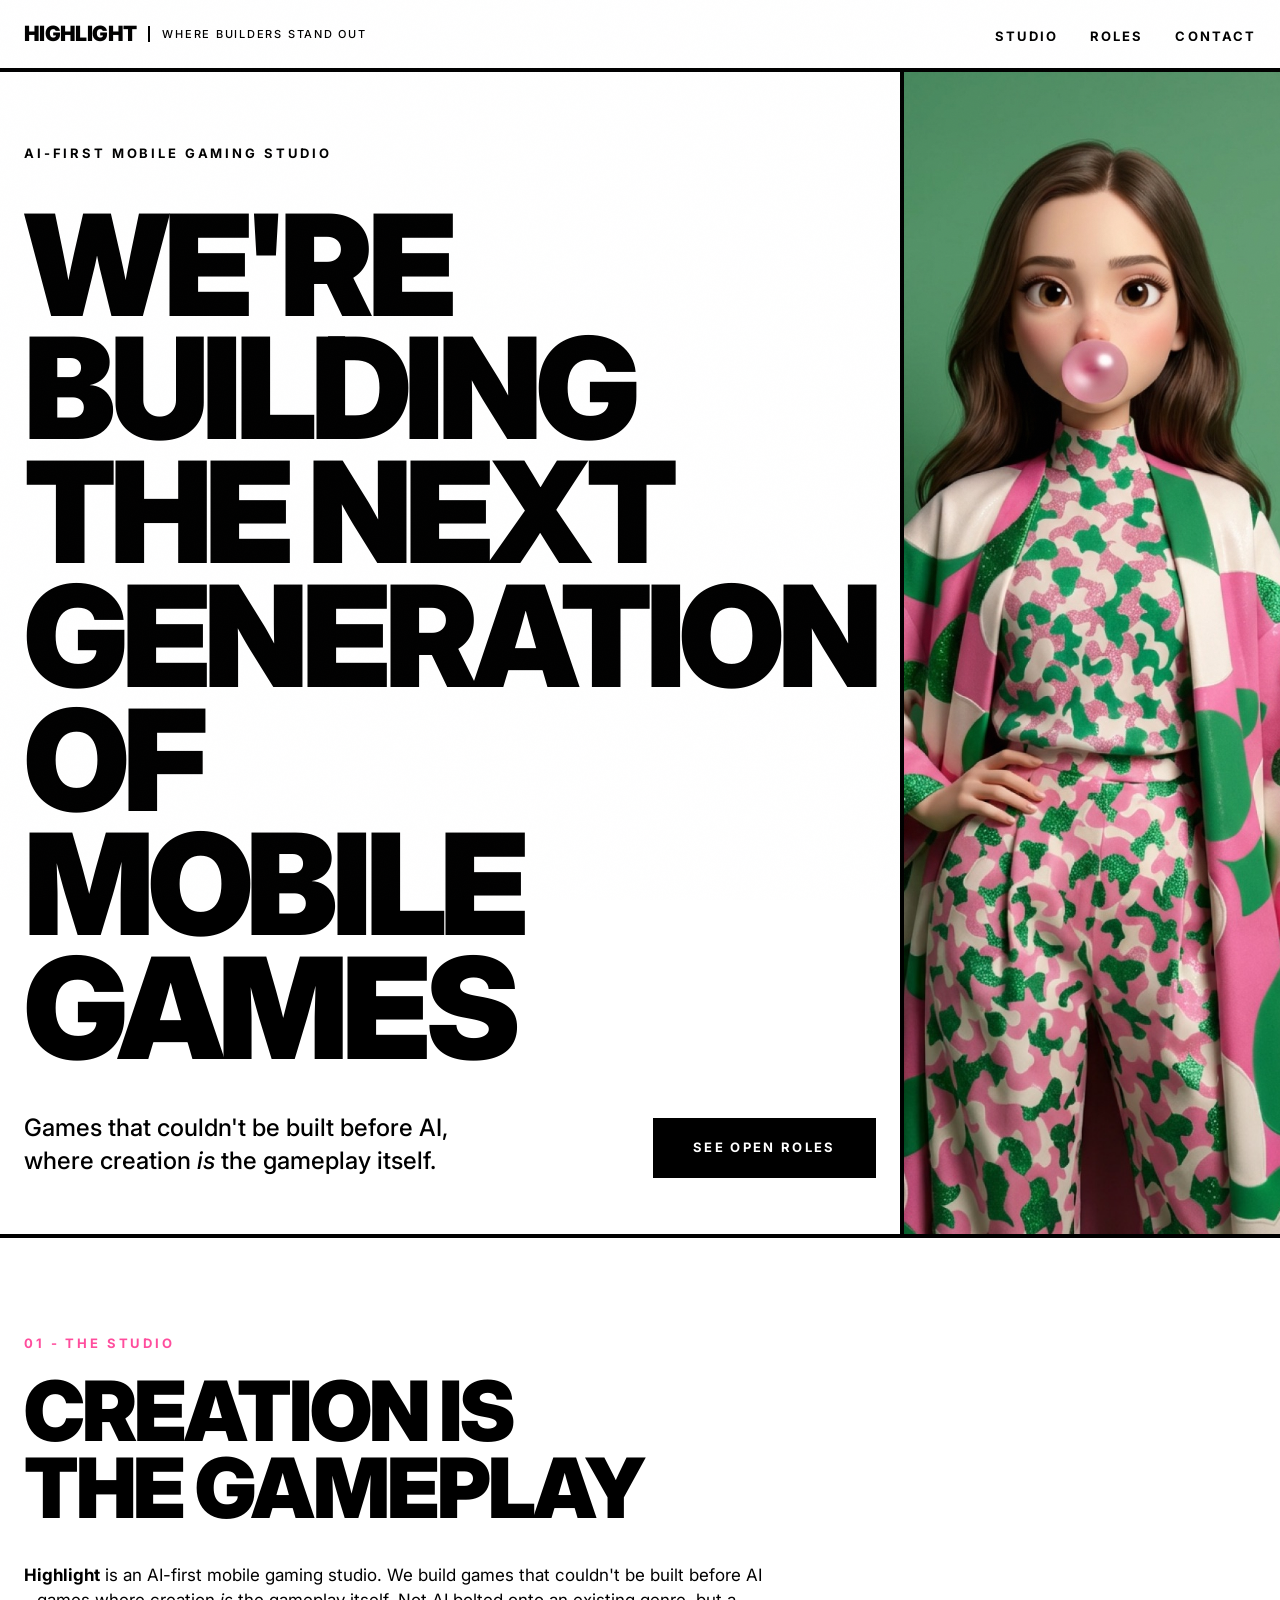
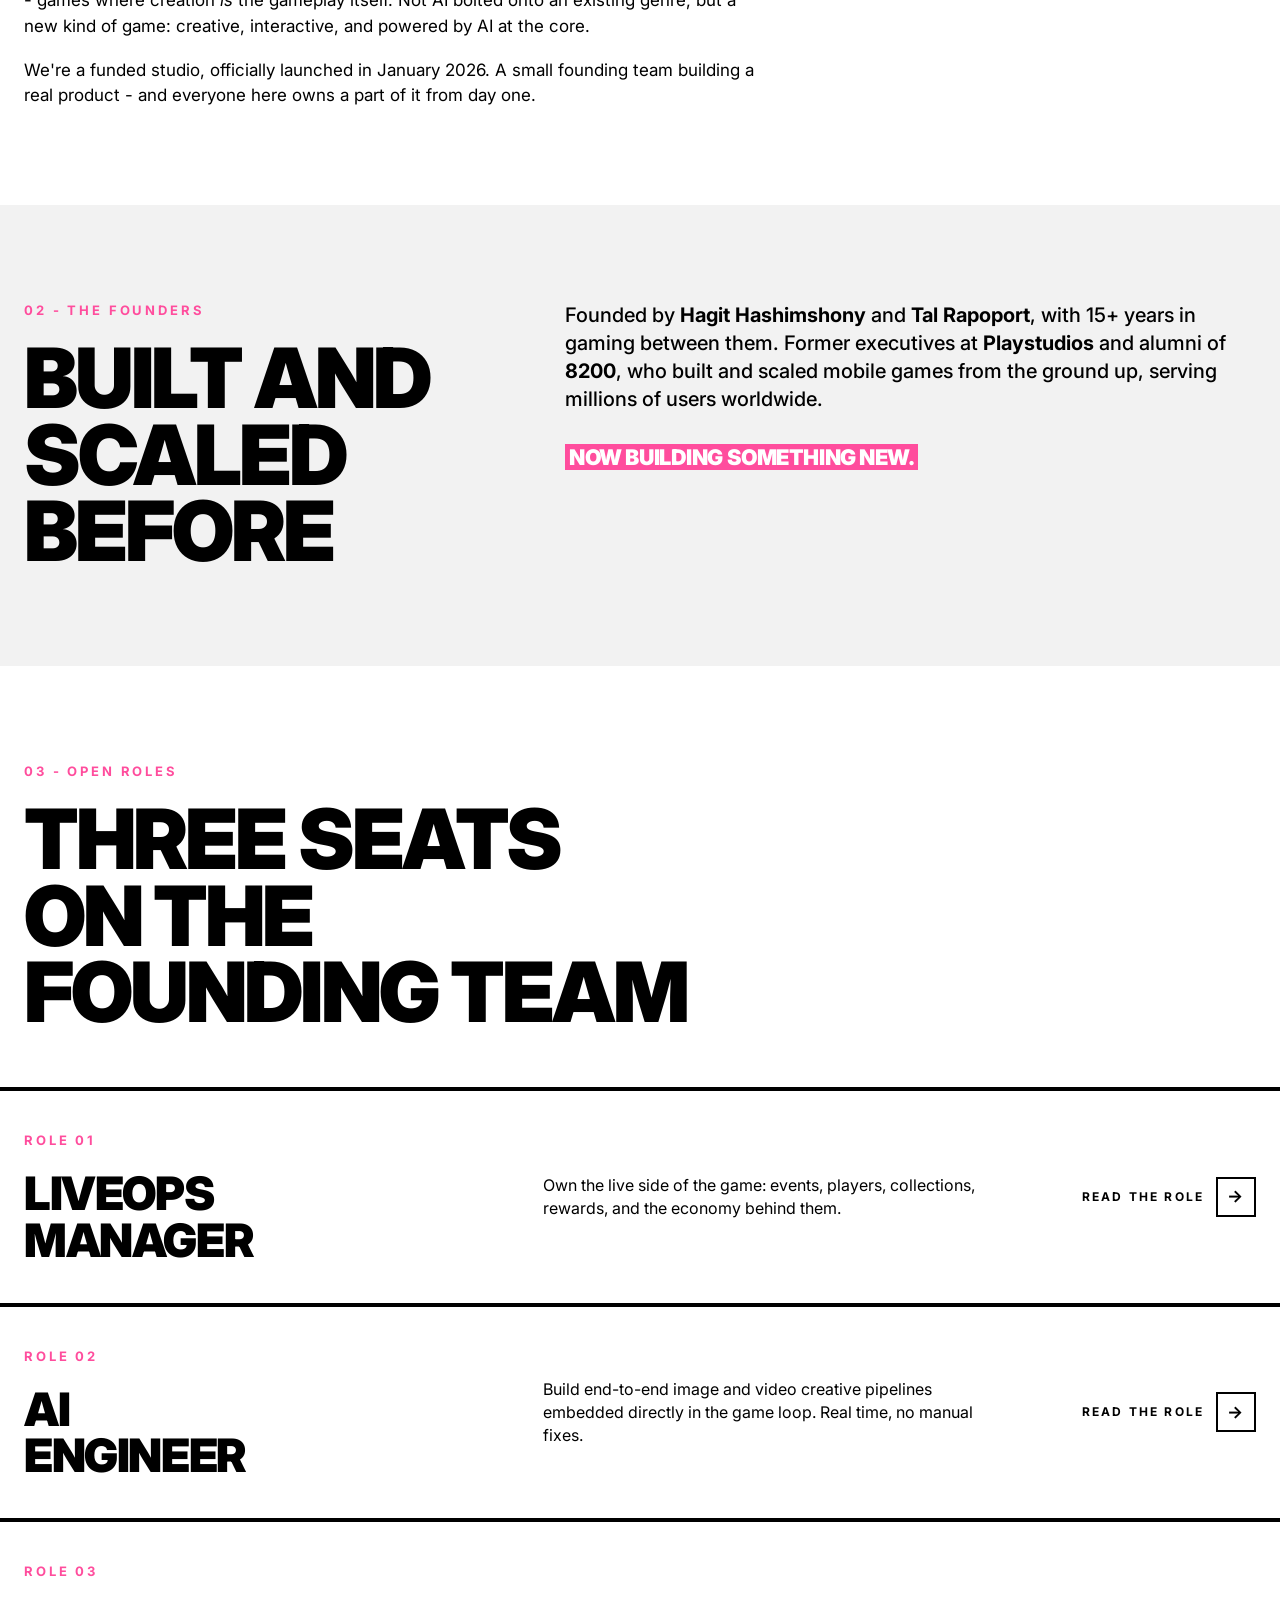
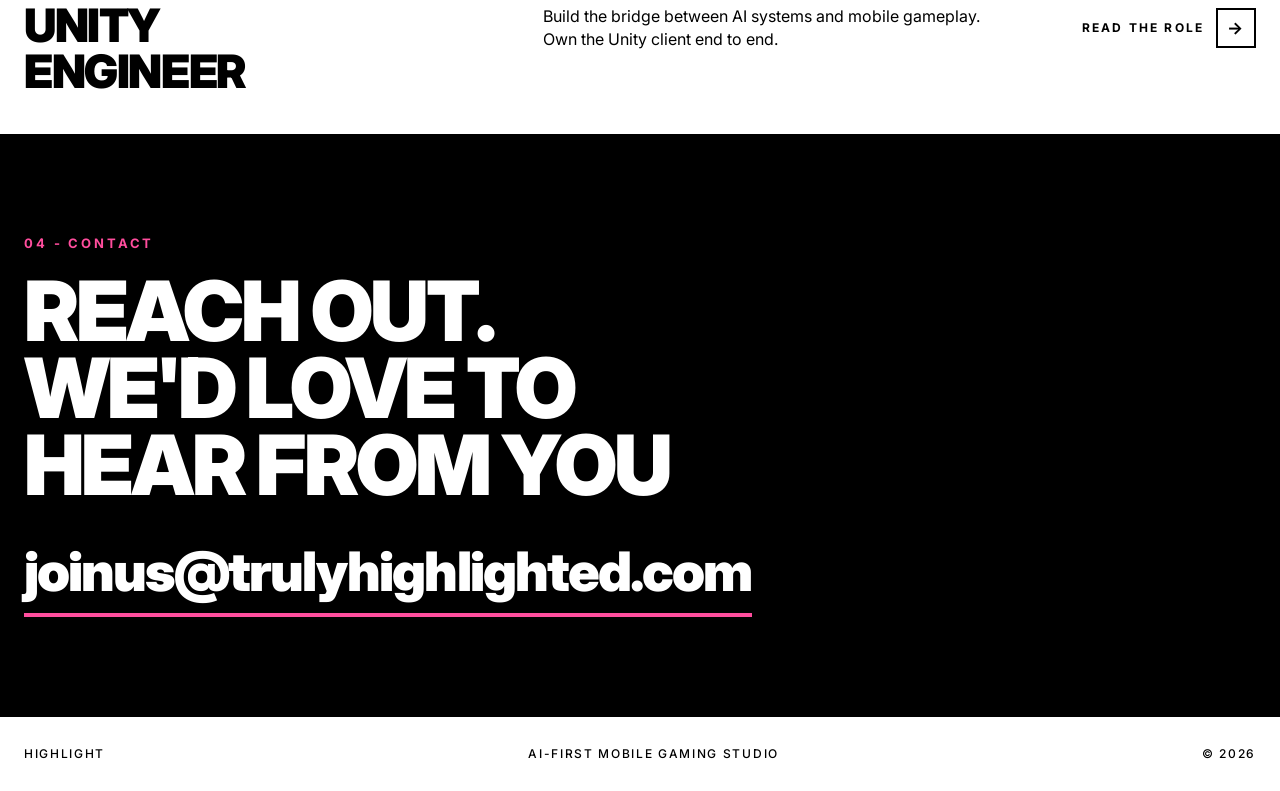
==== hiring1/index.html @ 80f7fcbb "feat: replace the hiring PNG with a real static careers site The page at /pages/hiring1/ was a singl" ====
<!DOCTYPE html>
<html lang="en">
<head>
<meta charset="utf-8">
<meta name="viewport" content="width=device-width, initial-scale=1">
<title>Highlight - Where builders stand out</title>
<meta name="description" content="Highlight is an AI-first mobile gaming studio building games that couldn't be built before AI, where creation is the gameplay itself.">
<link rel="preconnect" href="https://fonts.googleapis.com">
<link rel="preconnect" href="https://fonts.gstatic.com" crossorigin>
<link href="https://fonts.googleapis.com/css2?family=Inter:wght@400;500;700;900&display=swap" rel="stylesheet">
<link rel="stylesheet" href="assets/styles.css">
</head>
<body>

<header class="site-header">
  <div class="wrap site-header__inner">
    <a class="brand" href="index.html">Highlight <span>Where builders stand out</span></a>
    <nav class="nav">
      <a href="#about"><span>Studio</span><span>Studio</span></a>
      <a href="#roles"><span>Roles</span><span>Roles</span></a>
      <a href="#contact"><span>Contact</span><span>Contact</span></a>
    </nav>
  </div>
</header>

<!-- ============ HERO — VARIANT A ============ -->
<section class="hero">
  <div class="hero__grid">
    <div class="hero__type">
      <div>
        <p class="hero__kicker">AI-first mobile gaming studio</p>
        <h1 class="display">We're building<br>the next<br>generation of<br>mobile games</h1>
      </div>
      <div class="hero__sub">
        <p class="lead">Games that couldn't be built before AI, where creation <em>is</em> the gameplay itself.</p>
        <a class="btn" href="#roles">See open roles</a>
      </div>
    </div>
    <div class="hero__img">
      <img src="assets/img/hero.jpg"
           alt="A Highlight avatar blowing a bubblegum bubble, in a pink and green patterned coat and matching trousers"
           width="1200" height="1600" fetchpriority="high">
    </div>
  </div>
</section>

<!-- ============ 01 STUDIO ============ -->
<section class="section" id="about">
  <div class="wrap">
    <span class="snum">01 - The studio</span>
    <h2 class="h2">Creation is<br>the gameplay</h2>
    <div class="body" style="margin-top:36px">
      <p><strong>Highlight</strong> is an AI-first mobile gaming studio. We build games that couldn't be built before AI - games where creation <em>is</em> the gameplay itself. Not AI bolted onto an existing genre, but a new kind of game: creative, interactive, and powered by AI at the core.</p>
      <p>We're a funded studio, officially launched in January 2026. A small founding team building a real product - and everyone here owns a part of it from day one.</p>
    </div>
  </div>
</section>

<!-- ============ 02 FOUNDERS ============ -->
<section class="section section--muted pat-grid">
  <div class="wrap">
    <div class="split split--5-7">
      <div>
        <span class="snum">02 - The founders</span>
        <h2 class="h2">Built and<br>scaled before</h2>
      </div>
      <div class="body">
        <p style="font-size:1.25rem;line-height:1.4;font-weight:500">Founded by <strong>Hagit Hashimshony</strong> and <strong>Tal Rapoport</strong>, with 15+ years in gaming between them. Former executives at <strong>Playstudios</strong> and alumni of <strong>8200</strong>, who built and scaled mobile games from the ground up, serving millions of users worldwide.</p>
        <p style="margin-top:28px"><span class="mark" style="font-weight:900;text-transform:uppercase;letter-spacing:-.02em;font-size:1.35rem">Now building something new.</span></p>
      </div>
    </div>

  </div>
</section>

<!-- ============ 03 ROLES ============ -->
<section id="roles">
  <div class="wrap" style="padding-top:96px;padding-bottom:56px">
    <span class="snum">03 - Open roles</span>
    <h2 class="h2">Three seats<br>on the<br>founding team</h2>
  </div>

  <div class="roles">
    <a class="role-card" href="roles/liveops-manager/index.html">
      <div class="role-card__inner">
        <div>
          <span class="snum">Role 01</span>
          <h3 class="h3">LiveOps<br>Manager</h3>
        </div>
        <p class="role-card__desc">Own the live side of the game: events, players, collections, rewards, and the economy behind them.</p>
        <div class="role-card__go">
          <span>Read the role</span>
          <span class="role-card__arrow">→</span>
        </div>
      </div>
    </a>

    <a class="role-card" href="roles/ai-engineer/index.html">
      <div class="role-card__inner">
        <div>
          <span class="snum">Role 02</span>
          <h3 class="h3">AI<br>Engineer</h3>
        </div>
        <p class="role-card__desc">Build end-to-end image and video creative pipelines embedded directly in the game loop. Real time, no manual fixes.</p>
        <div class="role-card__go">
          <span>Read the role</span>
          <span class="role-card__arrow">→</span>
        </div>
      </div>
    </a>

    <a class="role-card" href="roles/unity-engineer/index.html">
      <div class="role-card__inner">
        <div>
          <span class="snum">Role 03</span>
          <h3 class="h3">Unity<br>Engineer</h3>
        </div>
        <p class="role-card__desc">Build the bridge between AI systems and mobile gameplay. Own the Unity client end to end.</p>
        <div class="role-card__go">
          <span>Read the role</span>
          <span class="role-card__arrow">→</span>
        </div>
      </div>
    </a>
  </div>
</section>

<!-- ============ 04 CONTACT ============ -->
<section class="contact" id="contact">
  <div class="wrap">
    <span class="snum">04 - Contact</span>
    <h2 class="h2">Reach out.<br>We'd love to<br>hear from you</h2>
    <a class="contact__mail" href="mailto:joinus@trulyhighlighted.com">joinus@trulyhighlighted.com</a>
  </div>
</section>

<footer class="site-footer">
  <div class="wrap site-footer__inner">
    <span>Highlight</span>
    <span>AI-first mobile gaming studio</span>
    <span>© 2026</span>
  </div>
</footer>

</body>
</html>
---- hiring1/assets/styles.css ----
/* ============================================================
   HIGHLIGHT — Swiss International Typographic Style
   Accent: Bubblegum #FF4D9D
   ============================================================ */

/* ---------- 1. TOKENS ---------- */
:root {
  --bg:      #FFFFFF;
  --fg:      #000000;
  --muted:   #F2F2F2;
  --accent:  #FF4D9D;
  --border:  #000000;

  --bw-thick: 4px;
  --bw-thin:  2px;

  --gutter: 24px;
  --maxw:   1440px;

  --t-fast: 150ms linear;
  --t-base: 200ms ease-out;
}

/* ---------- 2. RESET ---------- */
*, *::before, *::after { box-sizing: border-box; }
* { margin: 0; padding: 0; }

html { -webkit-text-size-adjust: 100%; scroll-behavior: smooth; }

body {
  background: var(--bg);
  color: var(--fg);
  font-family: 'Inter', 'Helvetica Neue', Helvetica, Arial, sans-serif;
  font-weight: 400;
  font-size: 17px;
  line-height: 1.5;
  -webkit-font-smoothing: antialiased;
  position: relative;
}

/* Global paper-grain noise */
body::before {
  content: '';
  position: fixed;
  inset: 0;
  pointer-events: none;
  z-index: 9999;
  opacity: 0.015;
  background-image: url("data:image/svg+xml,%3Csvg xmlns='http://www.w3.org/2000/svg' width='300' height='300'%3E%3Cfilter id='n'%3E%3CfeTurbulence type='fractalNoise' baseFrequency='0.85' numOctaves='4'/%3E%3C/filter%3E%3Crect width='300' height='300' filter='url(%23n)'/%3E%3C/svg%3E");
}

img { display: block; max-width: 100%; }
a { color: inherit; text-decoration: none; }
ul { list-style: none; }

::selection { background: var(--accent); color: #fff; }

:focus-visible {
  outline: var(--bw-thin) solid var(--accent);
  outline-offset: 3px;
}

/* ---------- 3. TEXTURE PATTERNS ---------- */
.pat-grid {
  background-image:
    linear-gradient(to right, rgba(0,0,0,.03) 1px, transparent 1px),
    linear-gradient(to bottom, rgba(0,0,0,.03) 1px, transparent 1px);
  background-size: 24px 24px;
}
.pat-dots {
  background-image: radial-gradient(rgba(0,0,0,.04) 1px, transparent 1px);
  background-size: 16px 16px;
}
.pat-diag {
  background-image: repeating-linear-gradient(
    45deg, rgba(0,0,0,.02) 0 1px, transparent 1px 10px);
}

/* ---------- 4. LAYOUT ---------- */
.wrap {
  max-width: var(--maxw);
  margin: 0 auto;
  padding: 0 var(--gutter);
}

.rule { border-top: var(--bw-thick) solid var(--border); }
.rule-thin { border-top: var(--bw-thin) solid var(--border); }

.section { padding: 96px 0; }
.section--tight { padding: 64px 0; }
.section--muted { background: var(--muted); }

/* ---------- 5. TYPOGRAPHY ---------- */
.snum {
  display: block;
  font-size: 13px;
  font-weight: 700;
  letter-spacing: .22em;
  text-transform: uppercase;
  color: var(--accent);
  margin-bottom: 20px;
}

.display {
  font-weight: 900;
  letter-spacing: -0.045em;
  line-height: 0.88;
  text-transform: uppercase;
  /* min() caps the headline by viewport width on narrow screens: the word
     GENERATION cannot wrap, and at the 3.4rem floor it overflowed the grid
     track below ~418px. Identical to clamp() at 418px and above. */
  font-size: min(13vw, clamp(3.4rem, 11vw, 10rem));
}

.h2 {
  font-weight: 900;
  letter-spacing: -0.035em;
  line-height: 0.92;
  text-transform: uppercase;
  font-size: clamp(2.4rem, 6.5vw, 5.5rem);
}

.h3 {
  font-weight: 900;
  letter-spacing: -0.03em;
  line-height: 1;
  text-transform: uppercase;
  font-size: clamp(1.75rem, 3.6vw, 3rem);
}

.h4 {
  font-weight: 700;
  letter-spacing: -0.01em;
  text-transform: uppercase;
  font-size: 1.05rem;
  line-height: 1.2;
}

.lead {
  font-size: clamp(1.1rem, 1.9vw, 1.5rem);
  line-height: 1.4;
  font-weight: 500;
  max-width: 30ch;
}

.body { max-width: 68ch; }
.body p + p { margin-top: 1.1em; }
.body strong { font-weight: 700; }
.body em { font-style: italic; }

.label {
  font-size: 12px;
  font-weight: 700;
  letter-spacing: .2em;
  text-transform: uppercase;
}

.meta {
  font-size: 13px;
  font-weight: 500;
  letter-spacing: .14em;
  text-transform: uppercase;
}

.mark { background: var(--accent); color: #fff; padding: 0 .18em; }

/* ---------- 6. HEADER ---------- */
.site-header {
  position: sticky;
  top: 0;
  z-index: 100;
  background: var(--bg);
  border-bottom: var(--bw-thick) solid var(--border);
}
.site-header__inner {
  display: flex;
  align-items: stretch;
  justify-content: space-between;
  height: 68px;
  /* Full bleed rather than capped at --maxw: on a wide screen the brand sits
     hard left and the nav hard right, lining up with the hero below, which is
     also full width. Only the gutter separates them from the viewport edge. */
  max-width: none;
}
.brand {
  display: flex;
  align-items: center;
  gap: 12px;
  font-weight: 900;
  font-size: 21px;
  letter-spacing: -0.03em;
  text-transform: uppercase;
}
.brand span {
  font-size: 11px;
  font-weight: 500;
  letter-spacing: .16em;
  text-transform: uppercase;
  padding-left: 12px;
  border-left: var(--bw-thin) solid var(--border);
}
.nav { display: flex; align-items: center; gap: 32px; }
.nav a {
  position: relative;
  display: block;
  overflow: hidden;
  height: 1.15em;
  font-size: 13px;
  font-weight: 700;
  letter-spacing: .16em;
  text-transform: uppercase;
}
.nav a span {
  display: block;
  transition: transform var(--t-fast);
}
.nav a span:last-child { color: var(--accent); }
.nav a:hover span { transform: translateY(-100%); }

@media (max-width: 640px) {
  .brand span { display: none; }
  .nav { gap: 18px; }
}

/* Below ~420px the brand plus the three nav items no longer fit on one row and
   CONTACT was pushed past the right edge, scrolling the whole page sideways.
   Tighten the header only — every other element already fits. */
@media (max-width: 420px) {
  .brand { font-size: 18px; }
  .nav { gap: 14px; }
  .nav a { font-size: 11px; letter-spacing: .1em; }
}

@media (max-width: 340px) {
  .brand { font-size: 16px; }
  .nav { gap: 10px; }
  .nav a { font-size: 10px; letter-spacing: .06em; }
}

/* ---------- 7. IMAGE PLACEHOLDERS ---------- */
.imgph {
  position: relative;
  border: var(--bw-thick) solid var(--border);
  background: var(--muted);
  background-image: repeating-linear-gradient(
    45deg, rgba(0,0,0,.05) 0 2px, transparent 2px 14px);
  display: flex;
  align-items: center;
  justify-content: center;
  overflow: hidden;
}
.imgph::after {
  content: '';
  position: absolute;
  inset: 14px;
  border: 1px dashed rgba(0,0,0,.28);
  pointer-events: none;
}
.imgph__inner {
  position: relative;
  z-index: 1;
  text-align: center;
  padding: 24px;
}
.imgph__no {
  display: inline-block;
  background: var(--accent);
  color: #fff;
  font-weight: 900;
  font-size: 13px;
  letter-spacing: .1em;
  padding: 5px 11px;
  margin-bottom: 14px;
}
.imgph__name {
  font-weight: 900;
  font-size: clamp(.95rem, 1.6vw, 1.35rem);
  letter-spacing: -.02em;
  text-transform: uppercase;
  line-height: 1.1;
}
.imgph__spec {
  margin-top: 8px;
  font-size: 12px;
  font-weight: 600;
  letter-spacing: .12em;
  text-transform: uppercase;
  color: rgba(0,0,0,.55);
}
.imgph__note {
  margin-top: 10px;
  font-size: 12px;
  line-height: 1.35;
  max-width: 30ch;
  margin-inline: auto;
  color: rgba(0,0,0,.55);
}

.ar-3x4  { aspect-ratio: 3 / 4; }
.ar-1x1  { aspect-ratio: 1 / 1; }
.ar-16x9 { aspect-ratio: 16 / 9; }
.ar-5x7  { aspect-ratio: 5 / 7; }

/* ---------- 8. HERO ---------- */
.hero { border-bottom: var(--bw-thick) solid var(--border); }

.hero__grid {
  display: grid;
  grid-template-columns: 7fr 5fr;
  min-height: calc(100vh - 68px);
}
.hero__type {
  padding: 72px var(--gutter) 56px;
  display: flex;
  flex-direction: column;
  justify-content: space-between;
  border-right: var(--bw-thick) solid var(--border);
}
.hero__kicker {
  font-size: 13px;
  font-weight: 700;
  letter-spacing: .22em;
  text-transform: uppercase;
  margin-bottom: 40px;
}
.hero__sub {
  margin-top: 40px;
  display: flex;
  flex-wrap: wrap;
  align-items: flex-end;
  gap: 32px;
  justify-content: space-between;
}
.hero__img { padding: 0; }
.hero__img .imgph {
  height: 100%;
  border: 0;
  border-radius: 0;
}
/* The hero image fills its grid column edge to edge and carries no border of
   its own -- the black rule comes from the grid divider. */
.hero__img img {
  width: 100%;
  height: 100%;
  object-fit: cover;
  display: block;
}

/* Variant B — full bleed */
.hero--bleed .hero__grid { grid-template-columns: 1fr; position: relative; }
.hero--bleed .hero__img {
  position: absolute;
  inset: 0;
  z-index: 0;
}
.hero--bleed .hero__img .imgph { width: 100%; height: 100%; aspect-ratio: auto; }
.hero--bleed .hero__type {
  position: relative;
  z-index: 2;
  border-right: 0;
  max-width: 1000px;
}
.hero--bleed .display span,
.hero--bleed .hero__kicker span,
.hero--bleed .hero__sub .lead {
  background: #fff;
  box-decoration-break: clone;
  -webkit-box-decoration-break: clone;
  padding: .04em .16em;
}

/* ---------- 9. SPLIT GRIDS ---------- */
.split {
  display: grid;
  gap: 48px;
  align-items: start;
}
.split--7-5 { grid-template-columns: 7fr 5fr; }
.split--5-7 { grid-template-columns: 5fr 7fr; }
.split--8-4 { grid-template-columns: 8fr 4fr; }
.split--4-8 { grid-template-columns: 4fr 8fr; }

/* ---------- 10. ROLE CARDS ---------- */
.roles { border-top: var(--bw-thick) solid var(--border); }
.role-card {
  display: block;
  border-bottom: var(--bw-thick) solid var(--border);
  padding: 40px var(--gutter);
  transition: background var(--t-base), color var(--t-base);
}
.role-card__inner {
  max-width: var(--maxw);
  margin: 0 auto;
  display: grid;
  grid-template-columns: 5fr 5fr 2fr;
  gap: 32px;
  align-items: center;
}
.role-card__desc { font-size: 1rem; line-height: 1.45; max-width: 46ch; }
.role-card__go {
  justify-self: end;
  display: flex;
  align-items: center;
  gap: 12px;
  font-size: 12px;
  font-weight: 700;
  letter-spacing: .18em;
  text-transform: uppercase;
  white-space: nowrap;
}
.role-card__arrow {
  width: 40px; height: 40px;
  border: var(--bw-thin) solid currentColor;
  display: grid; place-items: center;
  font-size: 17px; line-height: 1;
  transition: transform var(--t-base);
}
.role-card:hover { background: var(--accent); color: #fff; }
.role-card:hover .snum { color: #fff; }
.role-card:hover .role-card__arrow { transform: rotate(-45deg); }

/* ---------- 11. LISTS ---------- */
.list-bul li,
.list-arrow li,
.list-plus li {
  position: relative;
  padding: 16px 0 16px 44px;
  border-bottom: 1px solid rgba(0,0,0,.16);
  line-height: 1.45;
}
.list-bul li:first-child,
.list-arrow li:first-child,
.list-plus li:first-child { border-top: 1px solid rgba(0,0,0,.16); }

.list-bul li::before,
.list-arrow li::before,
.list-plus li::before {
  position: absolute;
  left: 0;
  top: 16px;
  font-weight: 900;
  color: var(--accent);
  width: 28px;
}
.list-bul li::before   { content: '■'; font-size: 10px; top: 20px; }
.list-arrow li::before { content: '→'; }
.list-plus li::before  { content: '+'; }

/* ---------- 12. BUTTON ---------- */
.btn {
  display: inline-flex;
  align-items: center;
  justify-content: center;
  min-height: 60px;
  padding: 0 36px;
  background: var(--fg);
  color: #fff;
  border: var(--bw-thick) solid var(--border);
  font-size: 13px;
  font-weight: 700;
  letter-spacing: .18em;
  text-transform: uppercase;
  transition: background var(--t-fast), color var(--t-fast);
}
.btn:hover { background: var(--accent); border-color: var(--accent); }
.btn--ghost { background: transparent; color: var(--fg); }
.btn--ghost:hover { background: var(--fg); color: #fff; border-color: var(--fg); }

/* ---------- 13. CONTACT / FOOTER ---------- */
.contact {
  background: var(--fg);
  color: #fff;
  padding: 96px 0;
}
.contact .snum { color: var(--accent); }
.contact__mail {
  display: inline-block;
  margin-top: 28px;
  font-weight: 900;
  font-size: clamp(1.4rem, 4.4vw, 3.4rem);
  letter-spacing: -.035em;
  border-bottom: var(--bw-thick) solid var(--accent);
  transition: color var(--t-fast);
  word-break: break-word;
}
.contact__mail:hover { color: var(--accent); }

.site-footer {
  border-top: var(--bw-thick) solid var(--border);
  padding: 28px 0;
}
.site-footer__inner {
  display: flex;
  flex-wrap: wrap;
  gap: 16px 32px;
  justify-content: space-between;
  font-size: 12px;
  font-weight: 500;
  letter-spacing: .14em;
  text-transform: uppercase;
}

/* ---------- 14. ROLE PAGE ---------- */
.role-hero {
  border-bottom: var(--bw-thick) solid var(--border);
  padding: 64px 0 56px;
}
.role-hero__back {
  display: inline-block;
  margin-bottom: 36px;
  font-size: 12px;
  font-weight: 700;
  letter-spacing: .18em;
  text-transform: uppercase;
  border-bottom: var(--bw-thin) solid var(--border);
  padding-bottom: 3px;
}
.role-hero__back:hover { color: var(--accent); border-color: var(--accent); }
.role-hero__meta {
  margin-top: 28px;
  display: flex;
  flex-wrap: wrap;
  gap: 10px;
}
.role-hero__meta li {
  border: var(--bw-thin) solid var(--border);
  padding: 8px 14px;
  font-size: 12px;
  font-weight: 700;
  letter-spacing: .14em;
  text-transform: uppercase;
}

.rsec {
  padding: 72px 0;
  border-bottom: var(--bw-thin) solid rgba(0,0,0,.2);
}
.rsec:last-of-type { border-bottom: 0; }
.rsec__grid {
  display: grid;
  grid-template-columns: 3fr 9fr;
  gap: 48px;
}
.rsec__head { position: sticky; top: 100px; align-self: start; }

.onemore {
  background: var(--muted);
  border: var(--bw-thick) solid var(--border);
  padding: 48px;
}
.onemore .snum { display: flex; align-items: center; gap: 10px; }

/* ---------- 15. RESPONSIVE ---------- */
@media (max-width: 1024px) {
  .split--7-5, .split--5-7, .split--8-4, .split--4-8 { grid-template-columns: 1fr; gap: 36px; }
  .rsec__grid { grid-template-columns: 1fr; gap: 24px; }
  .rsec__head { position: static; }
  .role-card__inner { grid-template-columns: 1fr 1fr; }
  .role-card__go { grid-column: 1 / -1; justify-self: start; }
}

@media (max-width: 860px) {
  .hero__grid { grid-template-columns: 1fr; min-height: 0; }
  .hero__type { border-right: 0; border-bottom: var(--bw-thick) solid var(--border); padding: 48px var(--gutter); }
  .hero__img .imgph { aspect-ratio: 4 / 5; }
  /* Stacked above the copy: keep the portrait's natural 3:4 rather than
     cropping it to the column height. */
  .hero__img img { height: auto; }
  .hero--bleed .hero__img { position: relative; }
  .hero--bleed .hero__type { border-bottom: 0; }
}

@media (max-width: 640px) {
  .section { padding: 64px 0; }
  .rsec { padding: 48px 0; }
  .contact { padding: 64px 0; }
  .onemore { padding: 28px; }
  .role-card__inner { grid-template-columns: 1fr; gap: 18px; }
  .btn { width: 100%; }
}

@media (prefers-reduced-motion: reduce) {
  * { transition: none !important; animation: none !important; scroll-behavior: auto !important; }
}
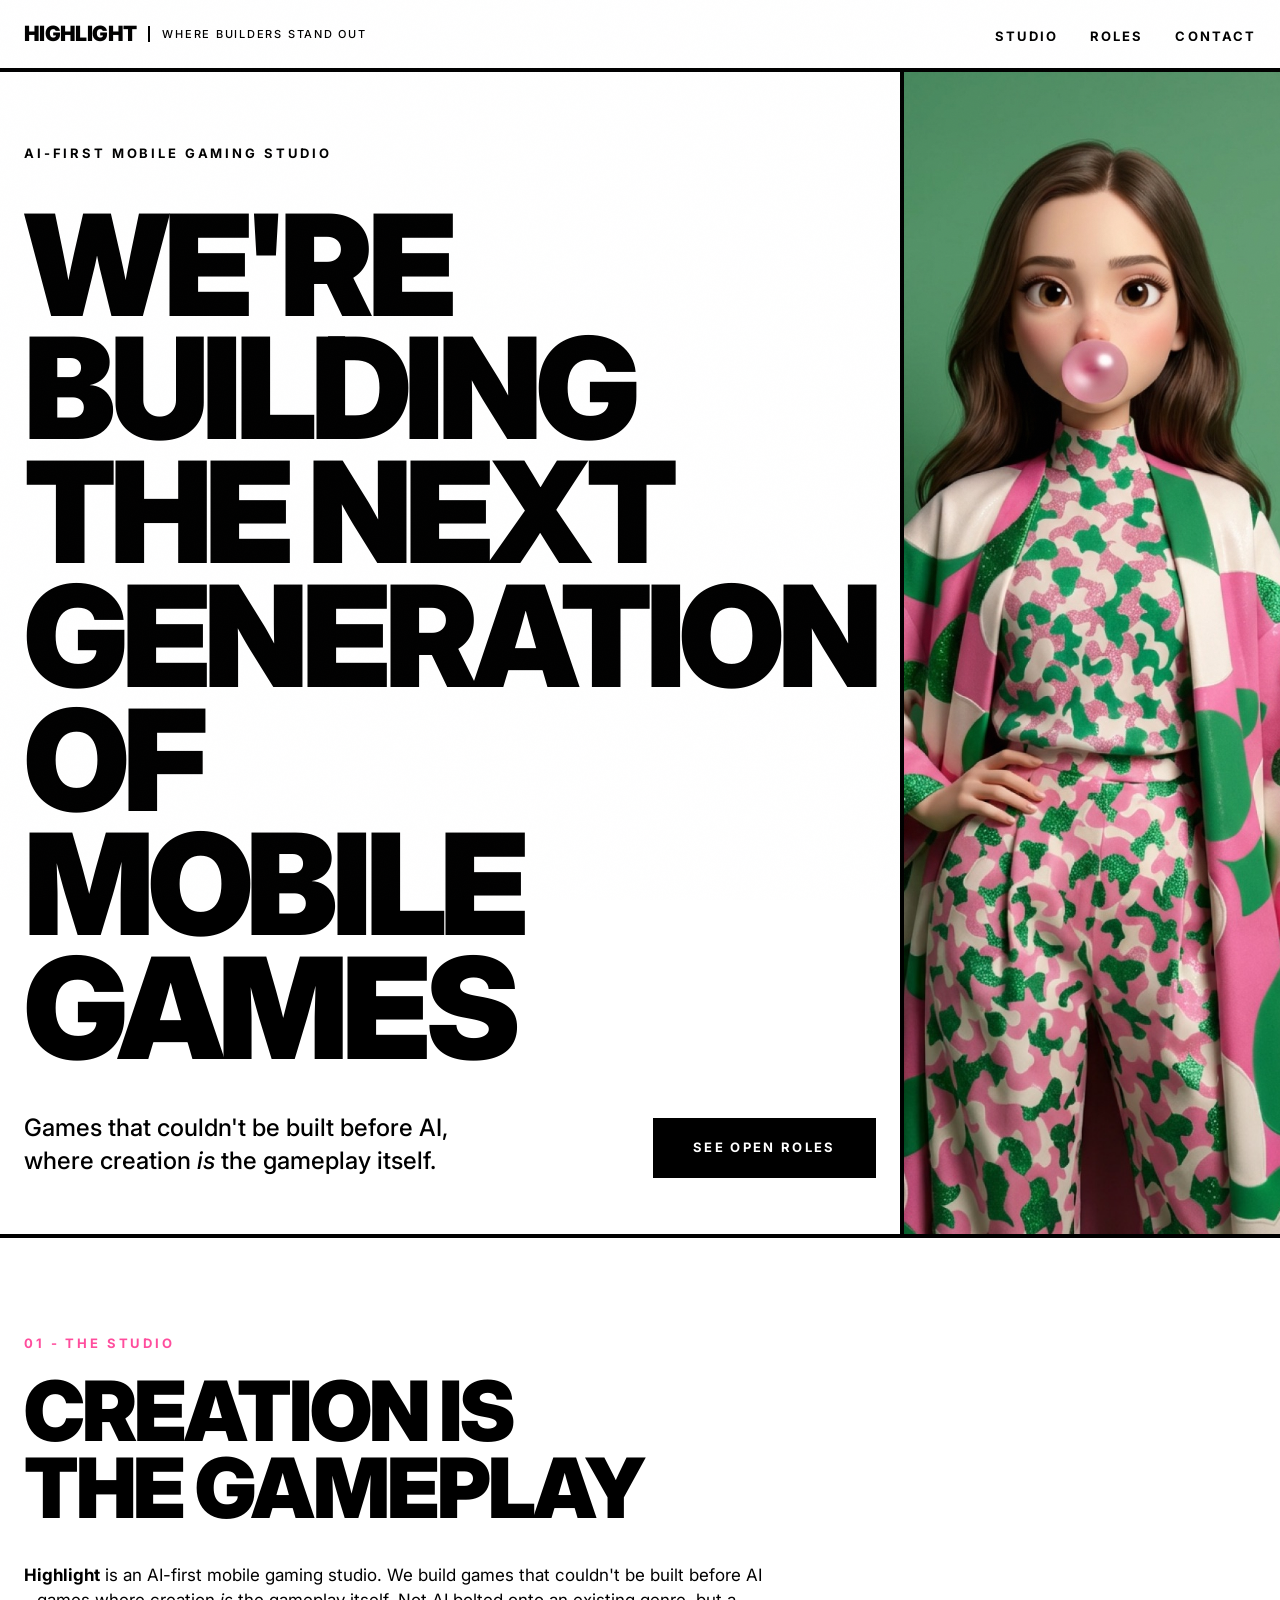
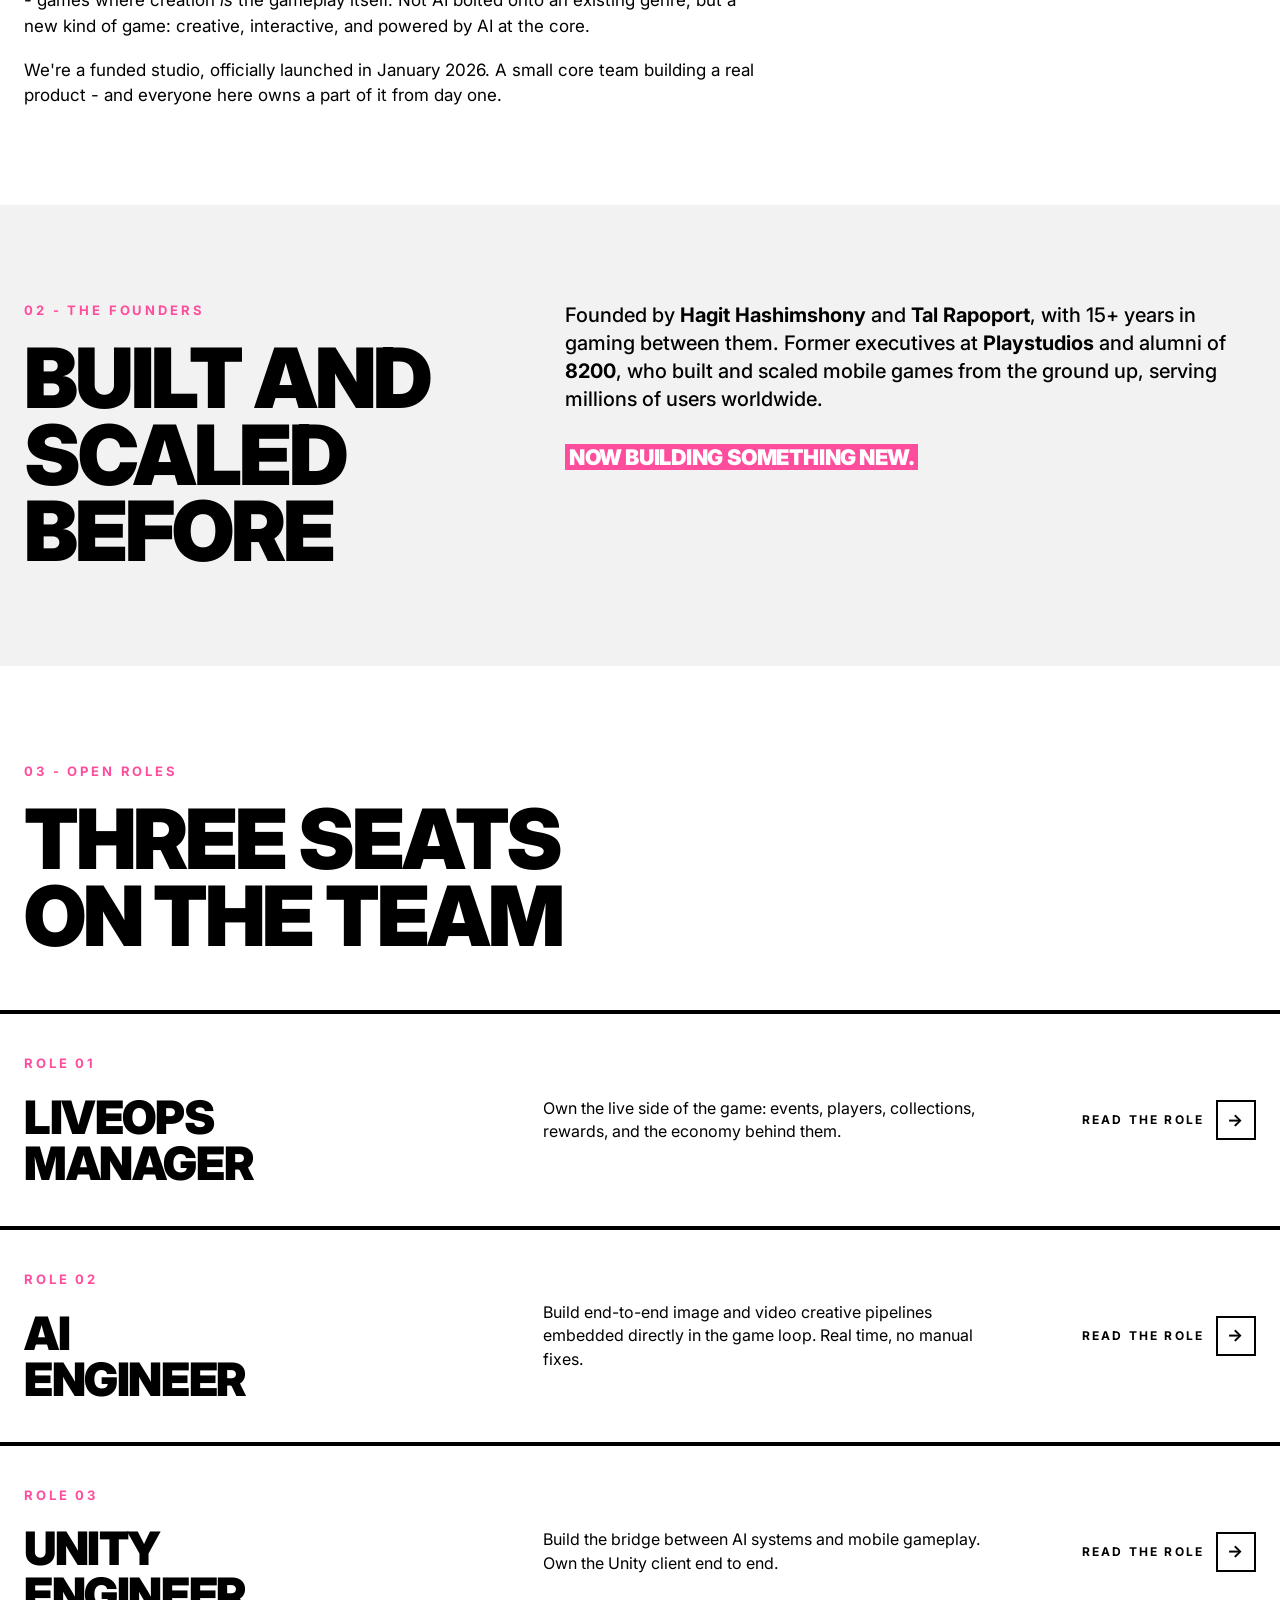
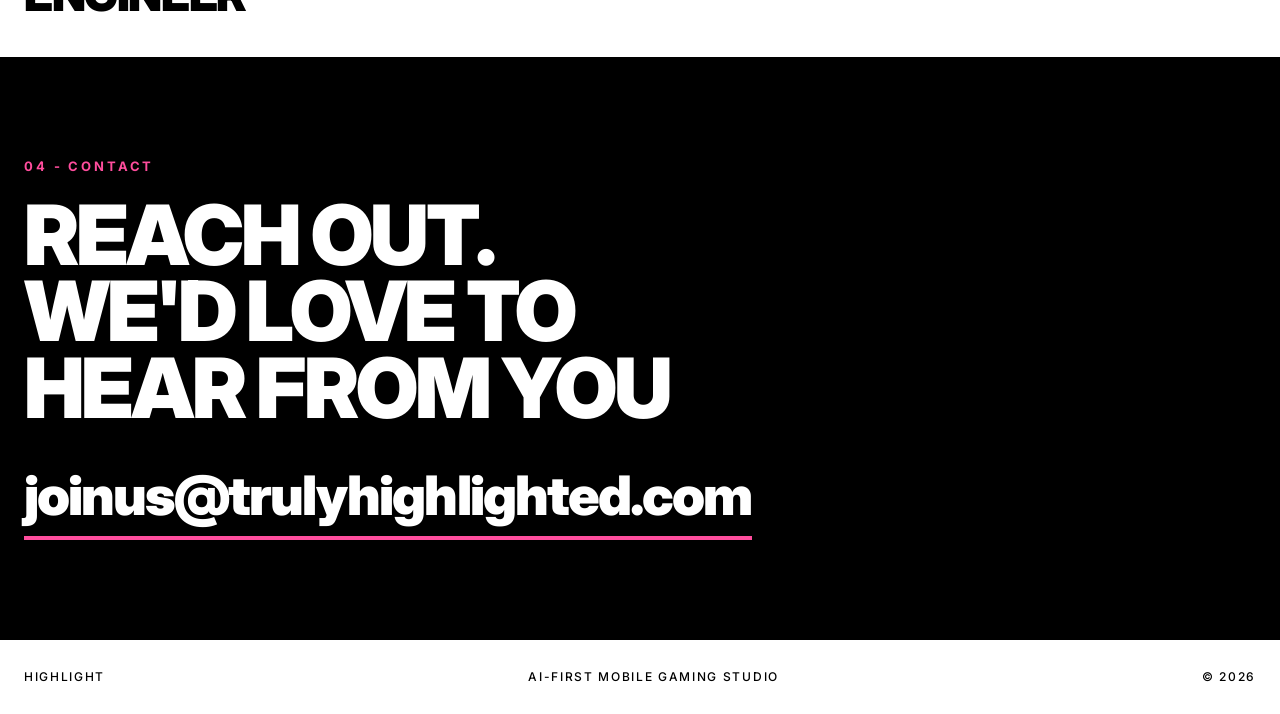
==== commit 1d575757: "copy: drop "founding" from role titles, tags and section 1 Hagit's edit pass, working section by sec" ====
--- a/hiring1/index.html
+++ b/hiring1/index.html
@@ -51,7 +51,7 @@
     <h2 class="h2">Creation is<br>the gameplay</h2>
     <div class="body" style="margin-top:36px">
       <p><strong>Highlight</strong> is an AI-first mobile gaming studio. We build games that couldn't be built before AI - games where creation <em>is</em> the gameplay itself. Not AI bolted onto an existing genre, but a new kind of game: creative, interactive, and powered by AI at the core.</p>
-      <p>We're a funded studio, officially launched in January 2026. A small founding team building a real product - and everyone here owns a part of it from day one.</p>
+      <p>We're a funded studio, officially launched in January 2026. A small core team building a real product - and everyone here owns a part of it from day one.</p>
     </div>
   </div>
 </section>
@@ -77,7 +77,7 @@
 <section id="roles">
   <div class="wrap" style="padding-top:96px;padding-bottom:56px">
     <span class="snum">03 - Open roles</span>
-    <h2 class="h2">Three seats<br>on the<br>founding team</h2>
+    <h2 class="h2">Three seats<br>on the team</h2>
   </div>
 
   <div class="roles">
--- a/hiring1/assets/styles.css
+++ b/hiring1/assets/styles.css
@@ -171,6 +171,21 @@
   z-index: 100;
   background: var(--bg);
   border-bottom: var(--bw-thick) solid var(--border);
+}
+/* iOS Safari paints the page behind its translucent top toolbar while pinning
+   a sticky header below it, so copy that has scrolled past shows through in
+   the strip above the nav. Carry the header's white ground upward to fill that
+   strip. It sits above the viewport when the page is at rest, so it changes
+   nothing on desktop, and it also covers rubber-band overscroll at the top. */
+.site-header::before {
+  content: '';
+  position: absolute;
+  left: 0;
+  right: 0;
+  bottom: 100%;
+  height: 240px;
+  background: var(--bg);
+  pointer-events: none;
 }
 .site-header__inner {
   display: flex;
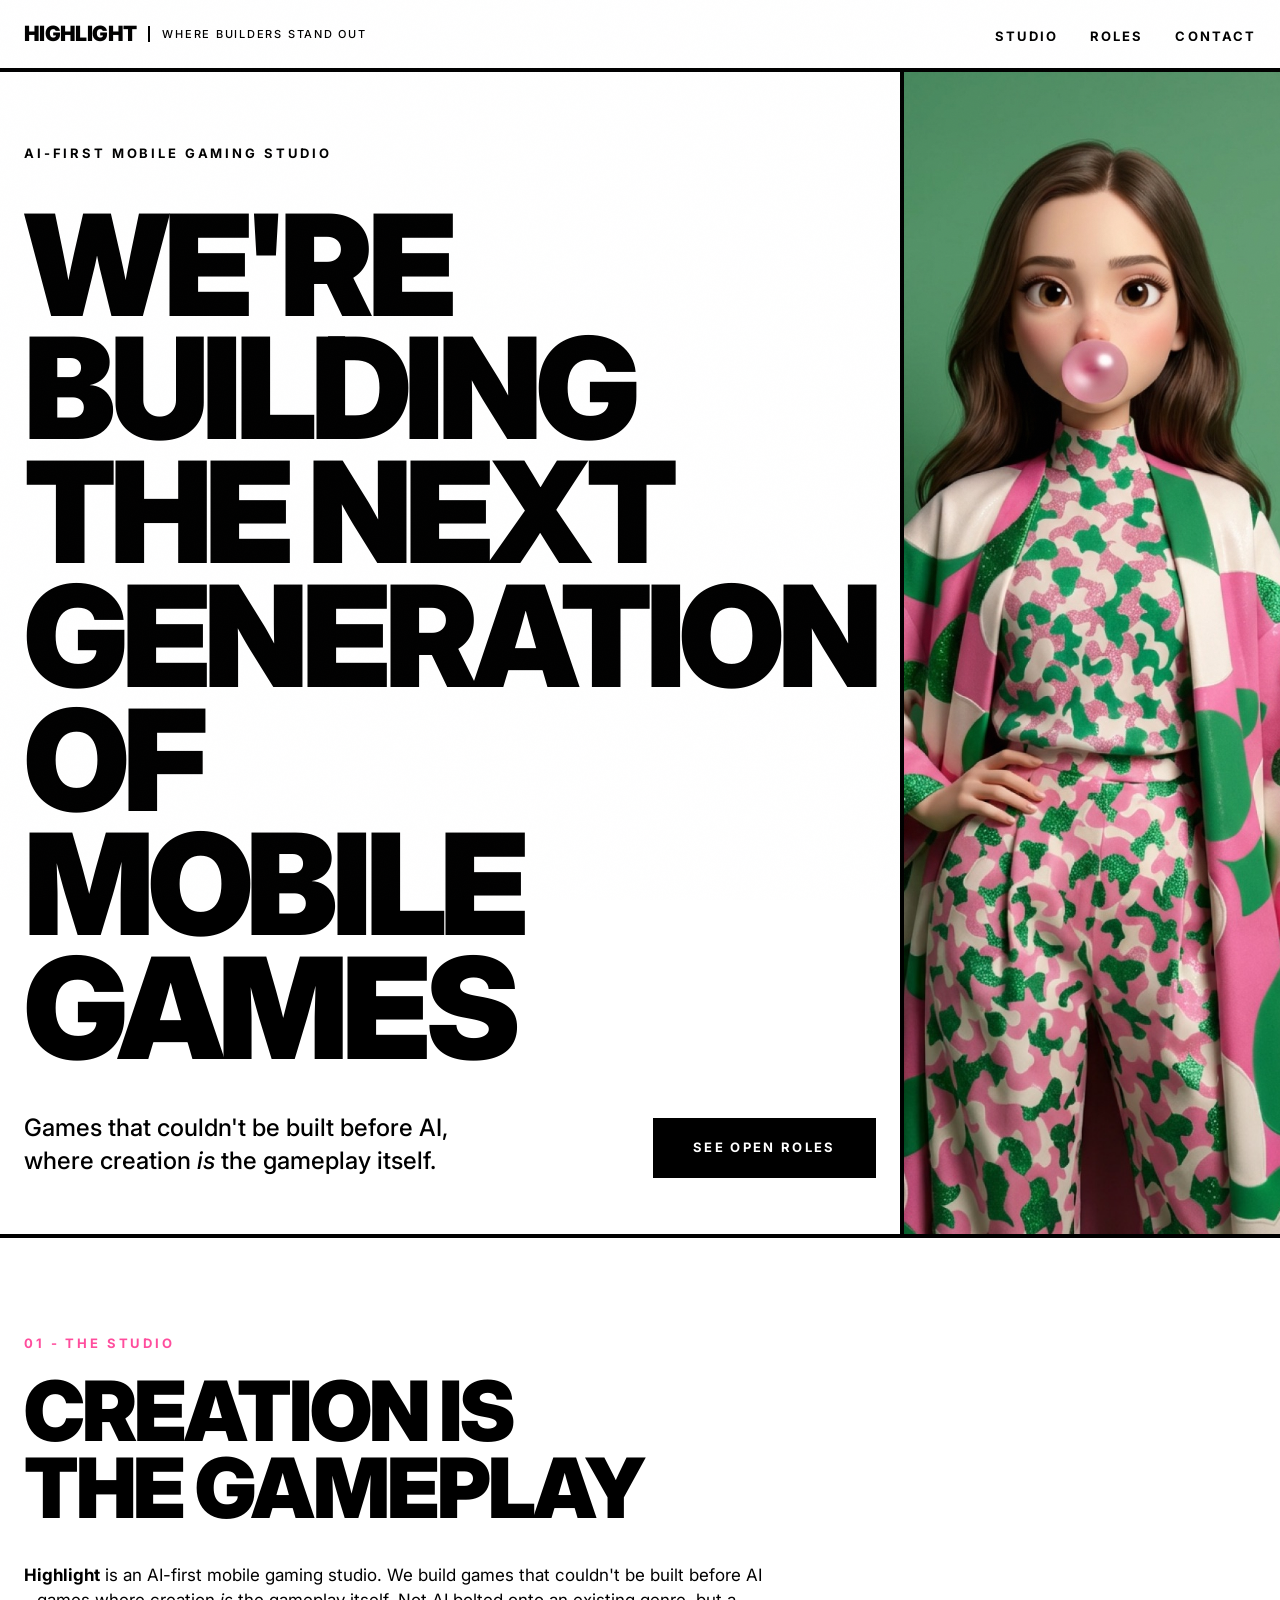
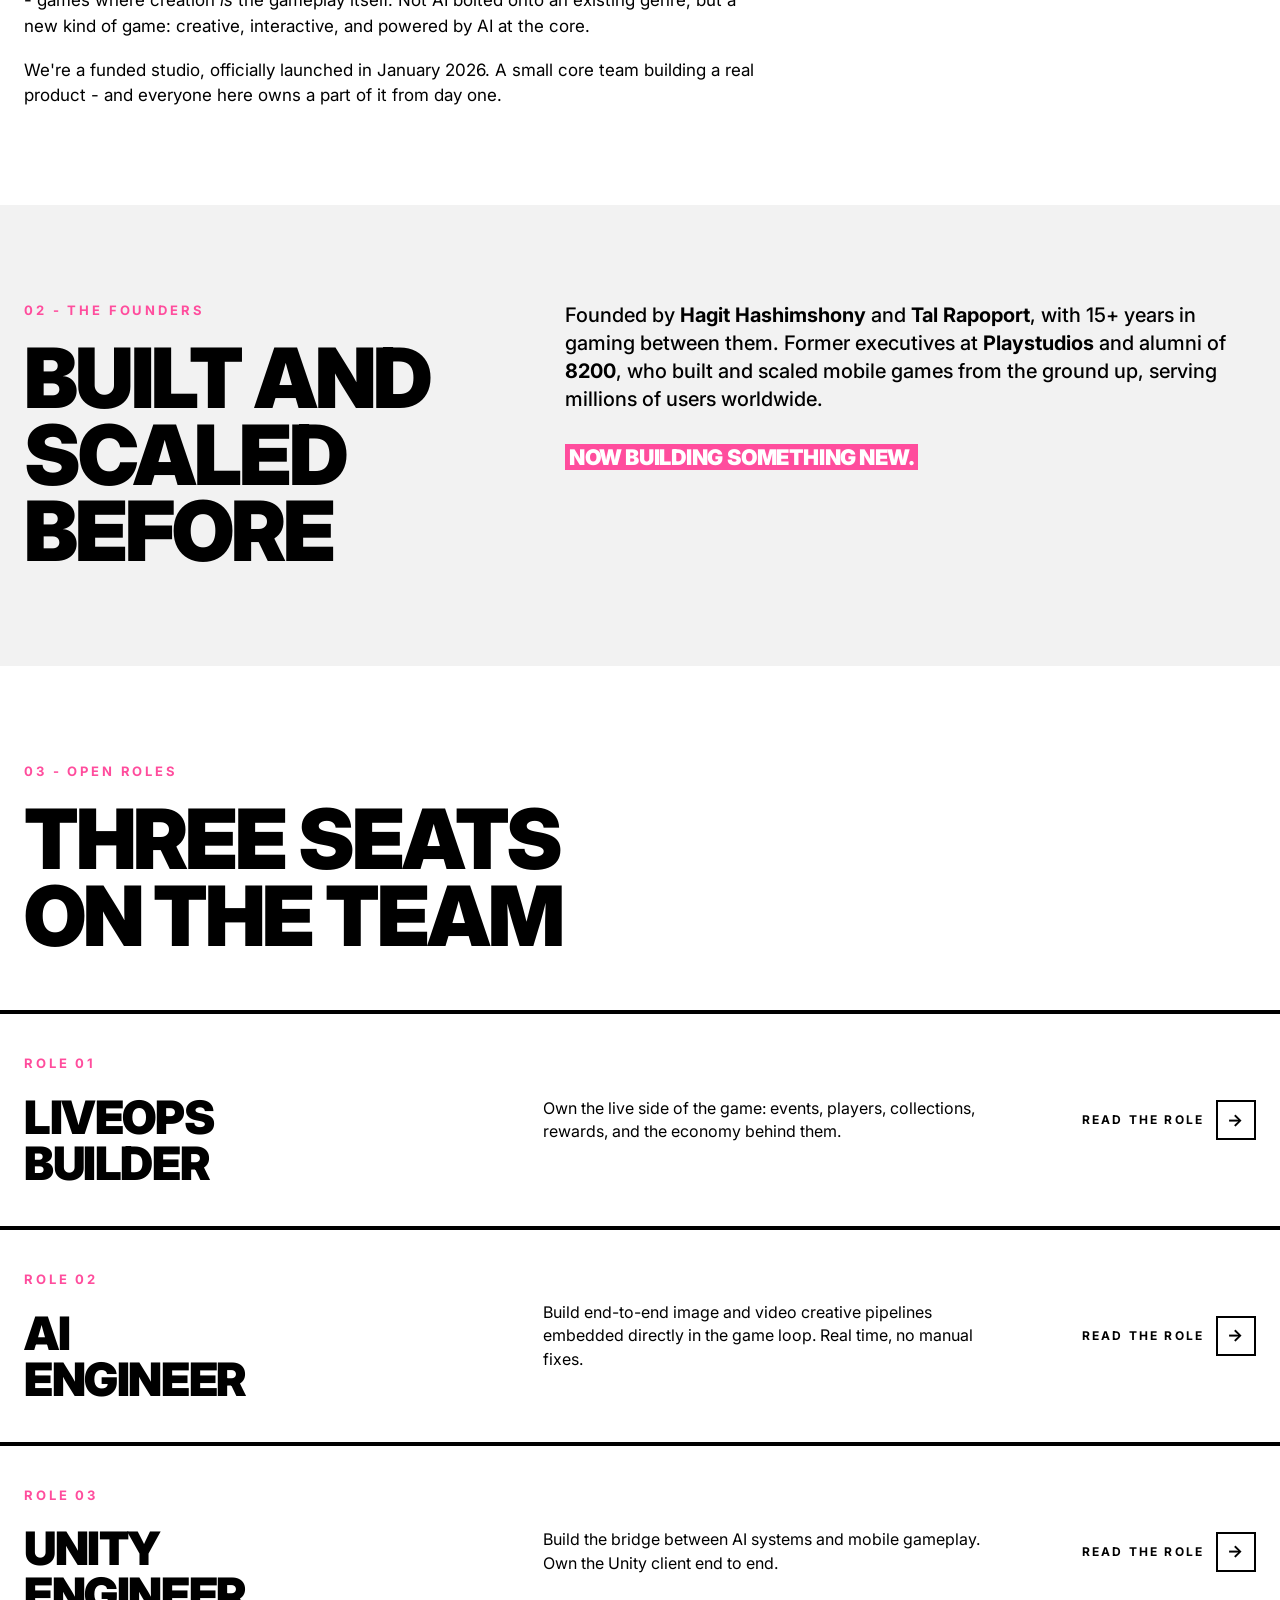
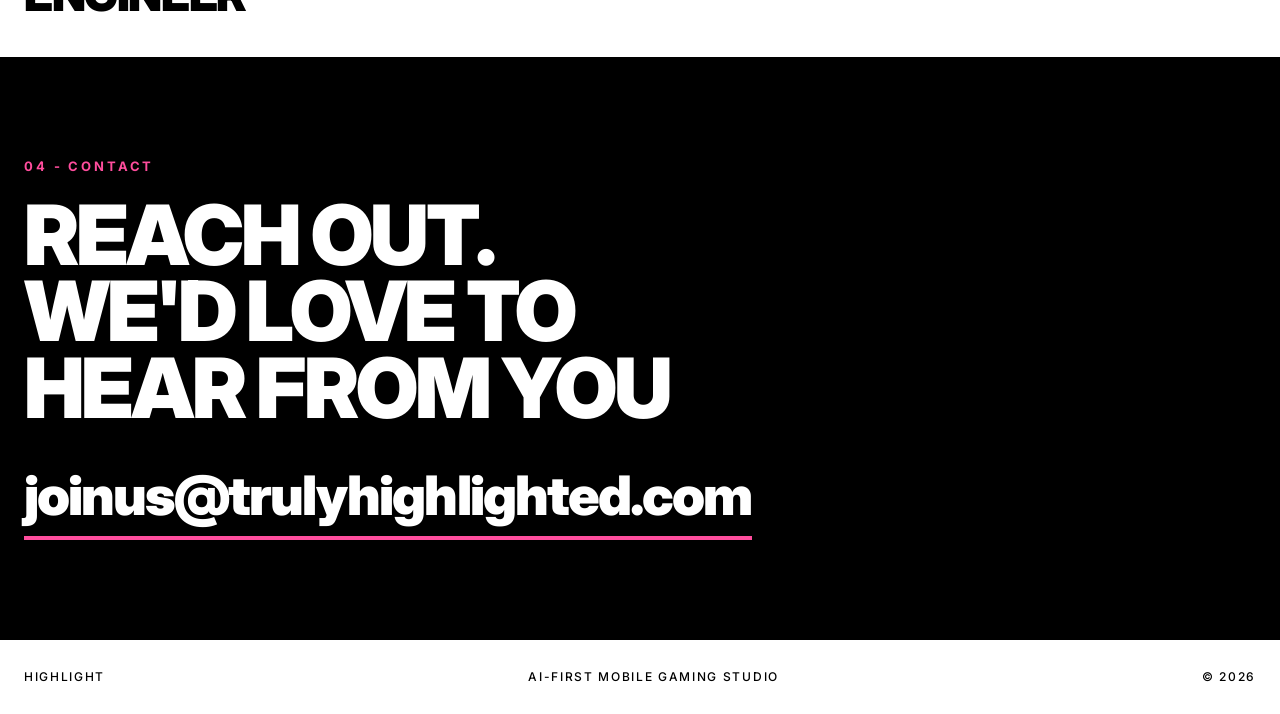
==== commit 97a094de: "copy: rename the role to LiveOps Builder, keep the old link alive "LiveOps Manager" becomes "LiveOps" ====
--- a/hiring1/index.html
+++ b/hiring1/index.html
@@ -81,11 +81,11 @@
   </div>
 
   <div class="roles">
-    <a class="role-card" href="roles/liveops-manager/index.html">
+    <a class="role-card" href="roles/liveops-builder/index.html">
       <div class="role-card__inner">
         <div>
           <span class="snum">Role 01</span>
-          <h3 class="h3">LiveOps<br>Manager</h3>
+          <h3 class="h3">LiveOps<br>Builder</h3>
         </div>
         <p class="role-card__desc">Own the live side of the game: events, players, collections, rewards, and the economy behind them.</p>
         <div class="role-card__go">
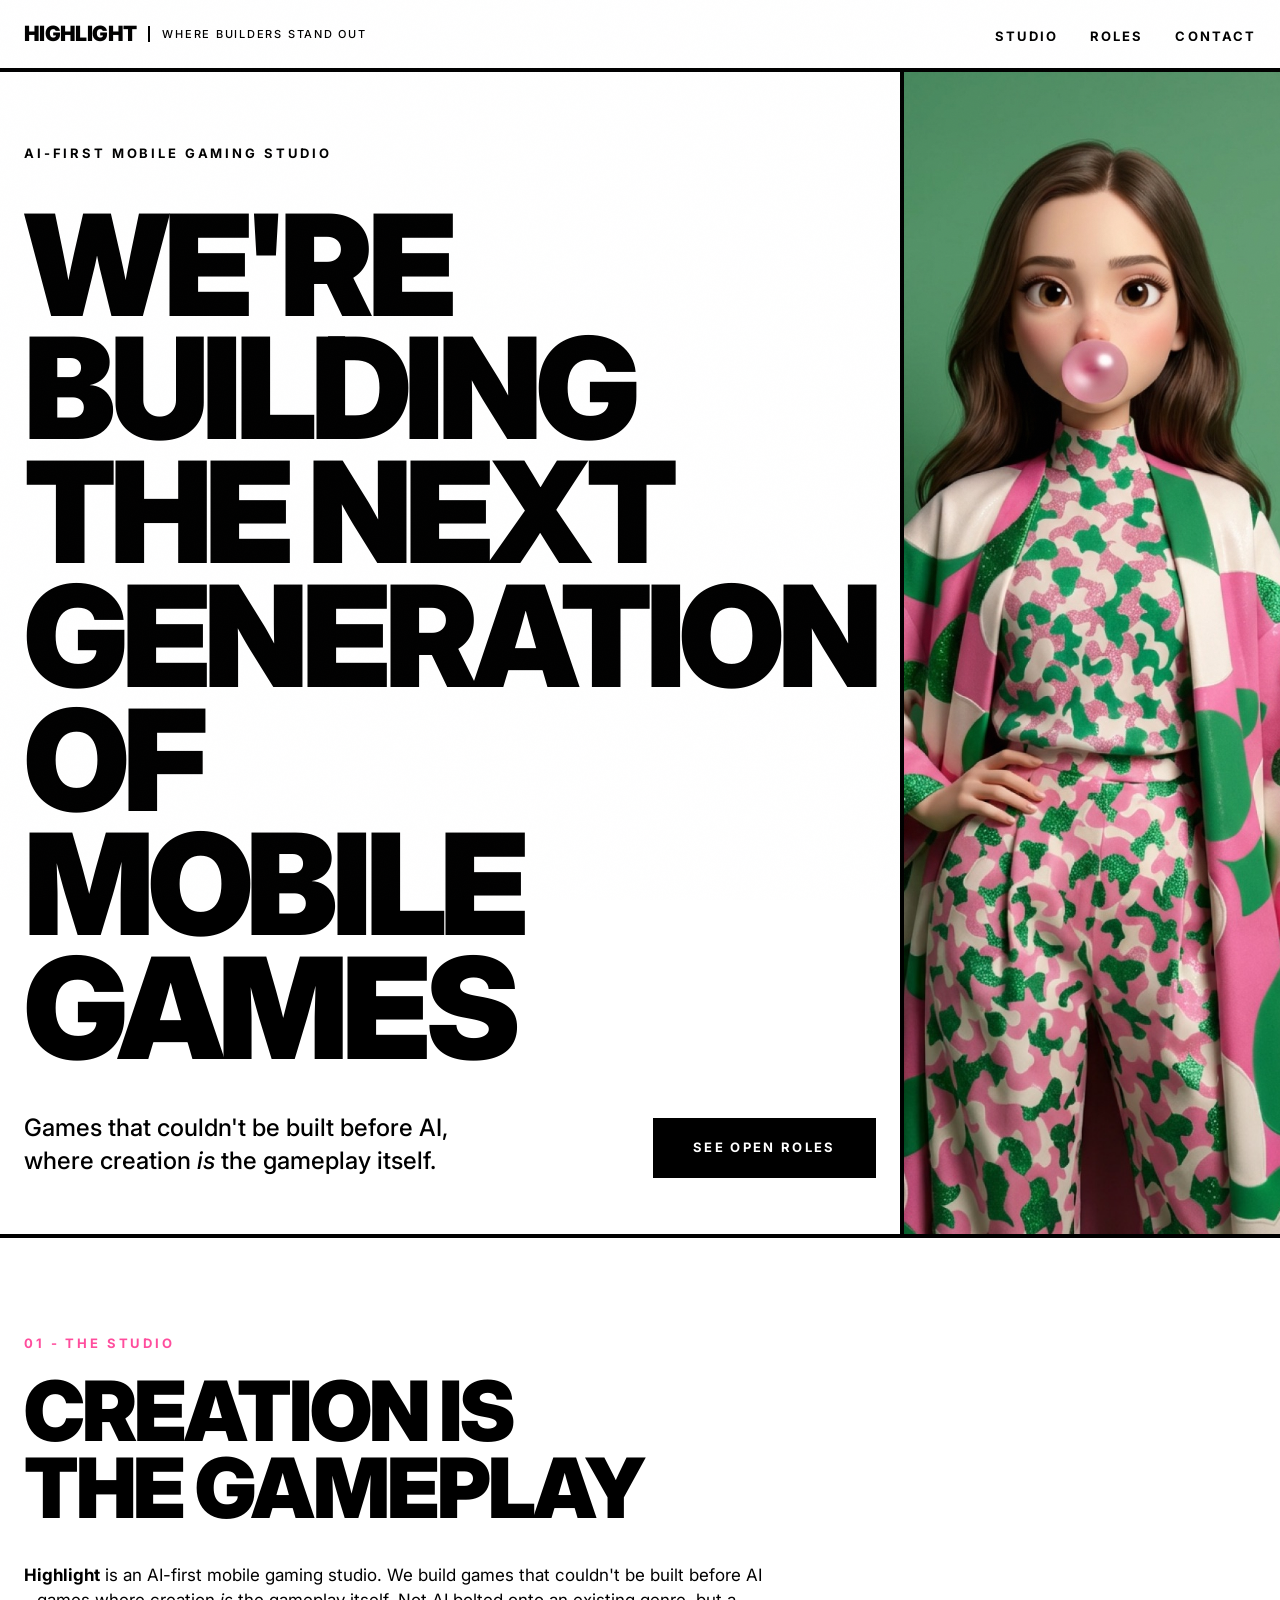
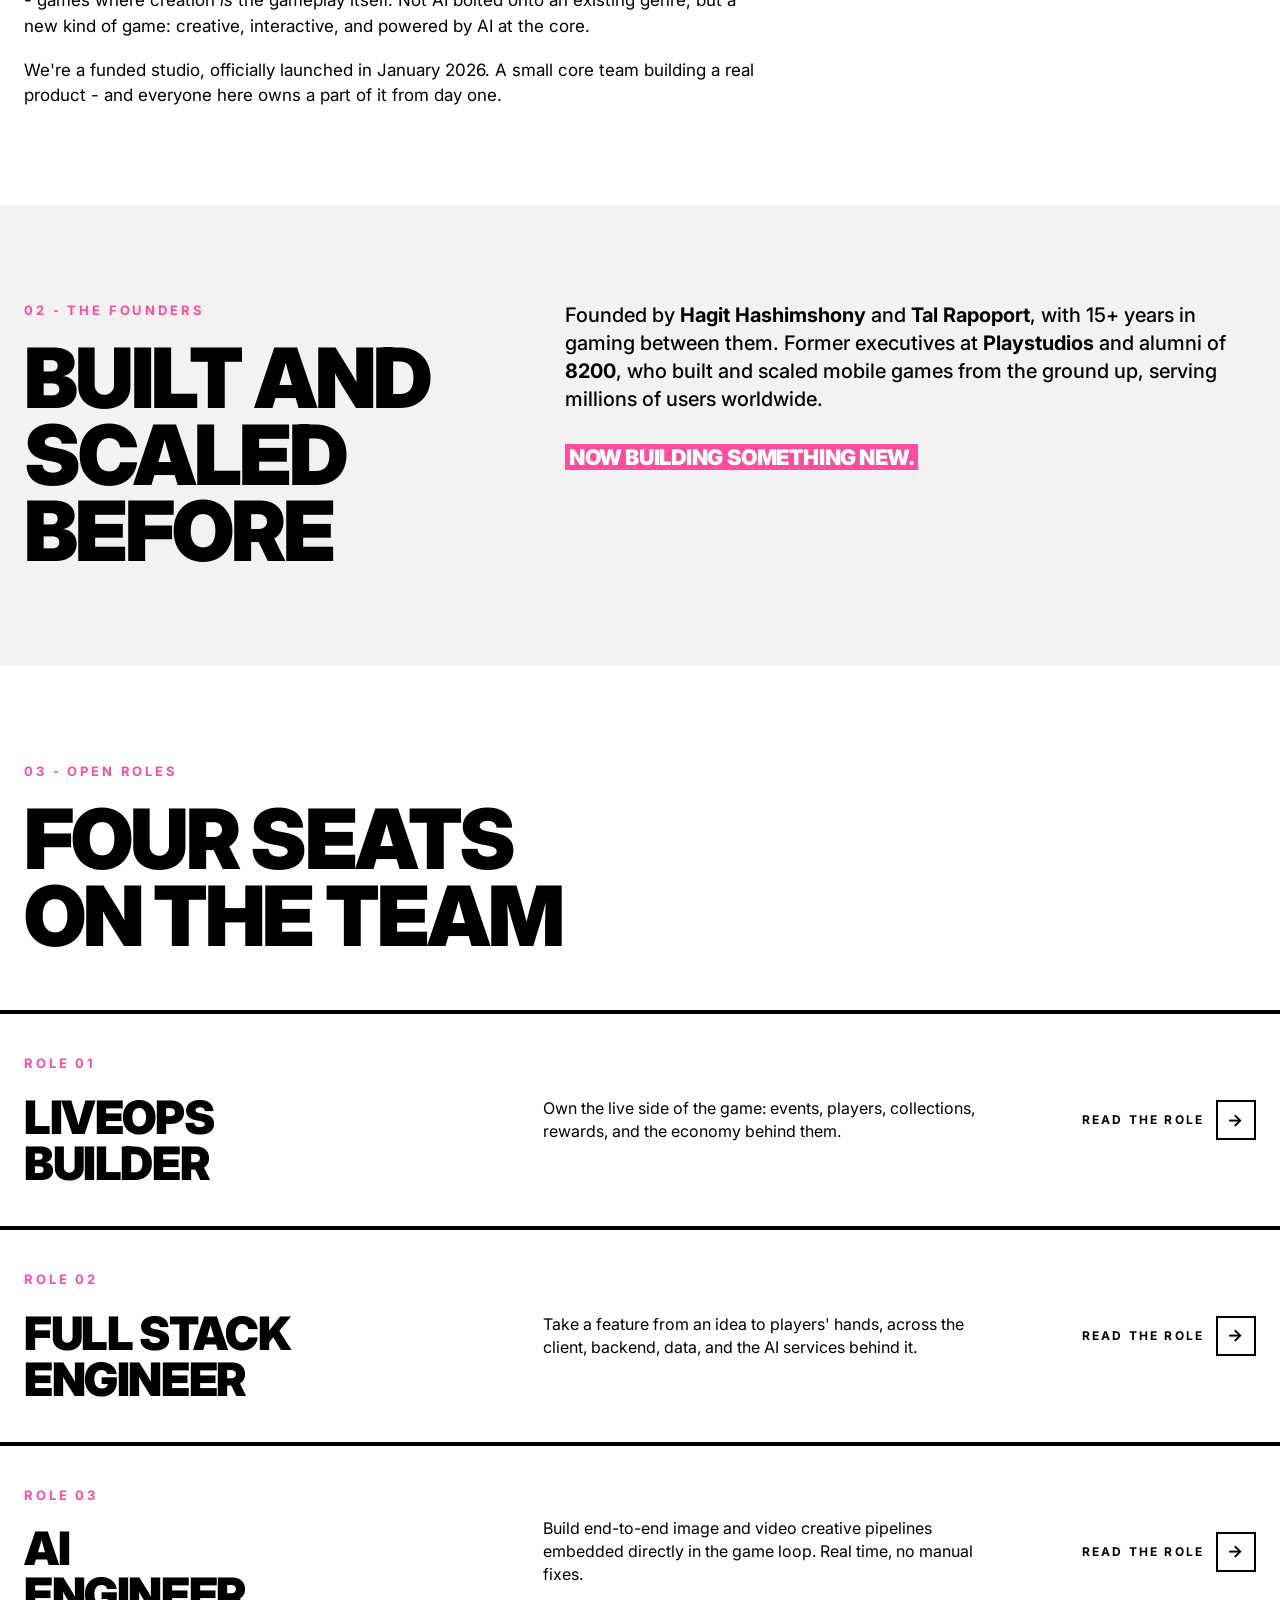
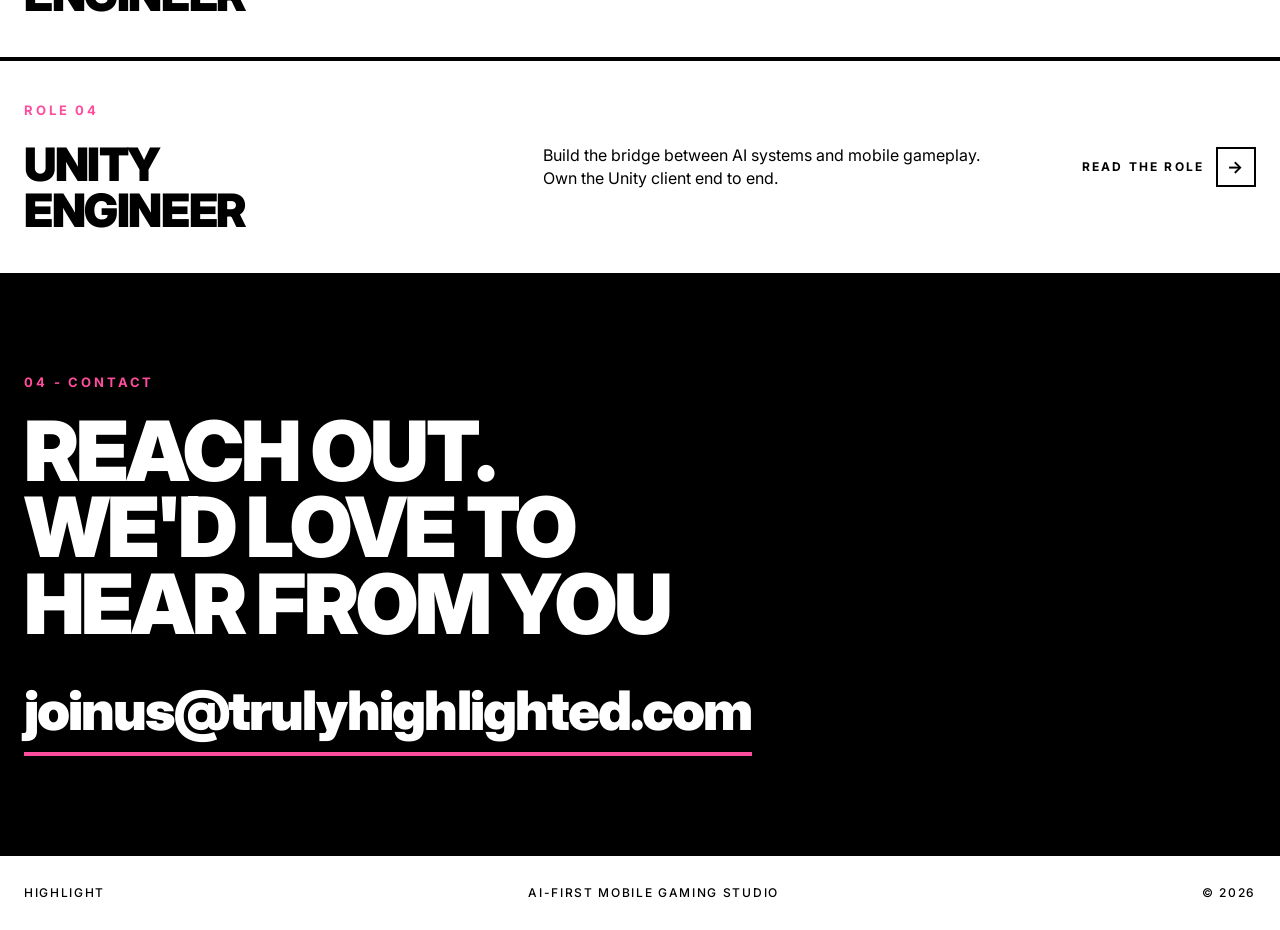
==== commit fb56278f: "feat: add the Full Stack Engineer role New page at roles/full-stack-engineer/, built from Hagit's de" ====
--- a/hiring1/index.html
+++ b/hiring1/index.html
@@ -77,7 +77,7 @@
 <section id="roles">
   <div class="wrap" style="padding-top:96px;padding-bottom:56px">
     <span class="snum">03 - Open roles</span>
-    <h2 class="h2">Three seats<br>on the team</h2>
+    <h2 class="h2">Four seats<br>on the team</h2>
   </div>
 
   <div class="roles">
@@ -95,10 +95,24 @@
       </div>
     </a>
 
+    <a class="role-card" href="roles/full-stack-engineer/index.html">
+      <div class="role-card__inner">
+        <div>
+          <span class="snum">Role 02</span>
+          <h3 class="h3">Full Stack<br>Engineer</h3>
+        </div>
+        <p class="role-card__desc">Take a feature from an idea to players' hands, across the client, backend, data, and the AI services behind it.</p>
+        <div class="role-card__go">
+          <span>Read the role</span>
+          <span class="role-card__arrow">&#8594;</span>
+        </div>
+      </div>
+    </a>
+
     <a class="role-card" href="roles/ai-engineer/index.html">
       <div class="role-card__inner">
         <div>
-          <span class="snum">Role 02</span>
+          <span class="snum">Role 03</span>
           <h3 class="h3">AI<br>Engineer</h3>
         </div>
         <p class="role-card__desc">Build end-to-end image and video creative pipelines embedded directly in the game loop. Real time, no manual fixes.</p>
@@ -112,7 +126,7 @@
     <a class="role-card" href="roles/unity-engineer/index.html">
       <div class="role-card__inner">
         <div>
-          <span class="snum">Role 03</span>
+          <span class="snum">Role 04</span>
           <h3 class="h3">Unity<br>Engineer</h3>
         </div>
         <p class="role-card__desc">Build the bridge between AI systems and mobile gameplay. Own the Unity client end to end.</p>
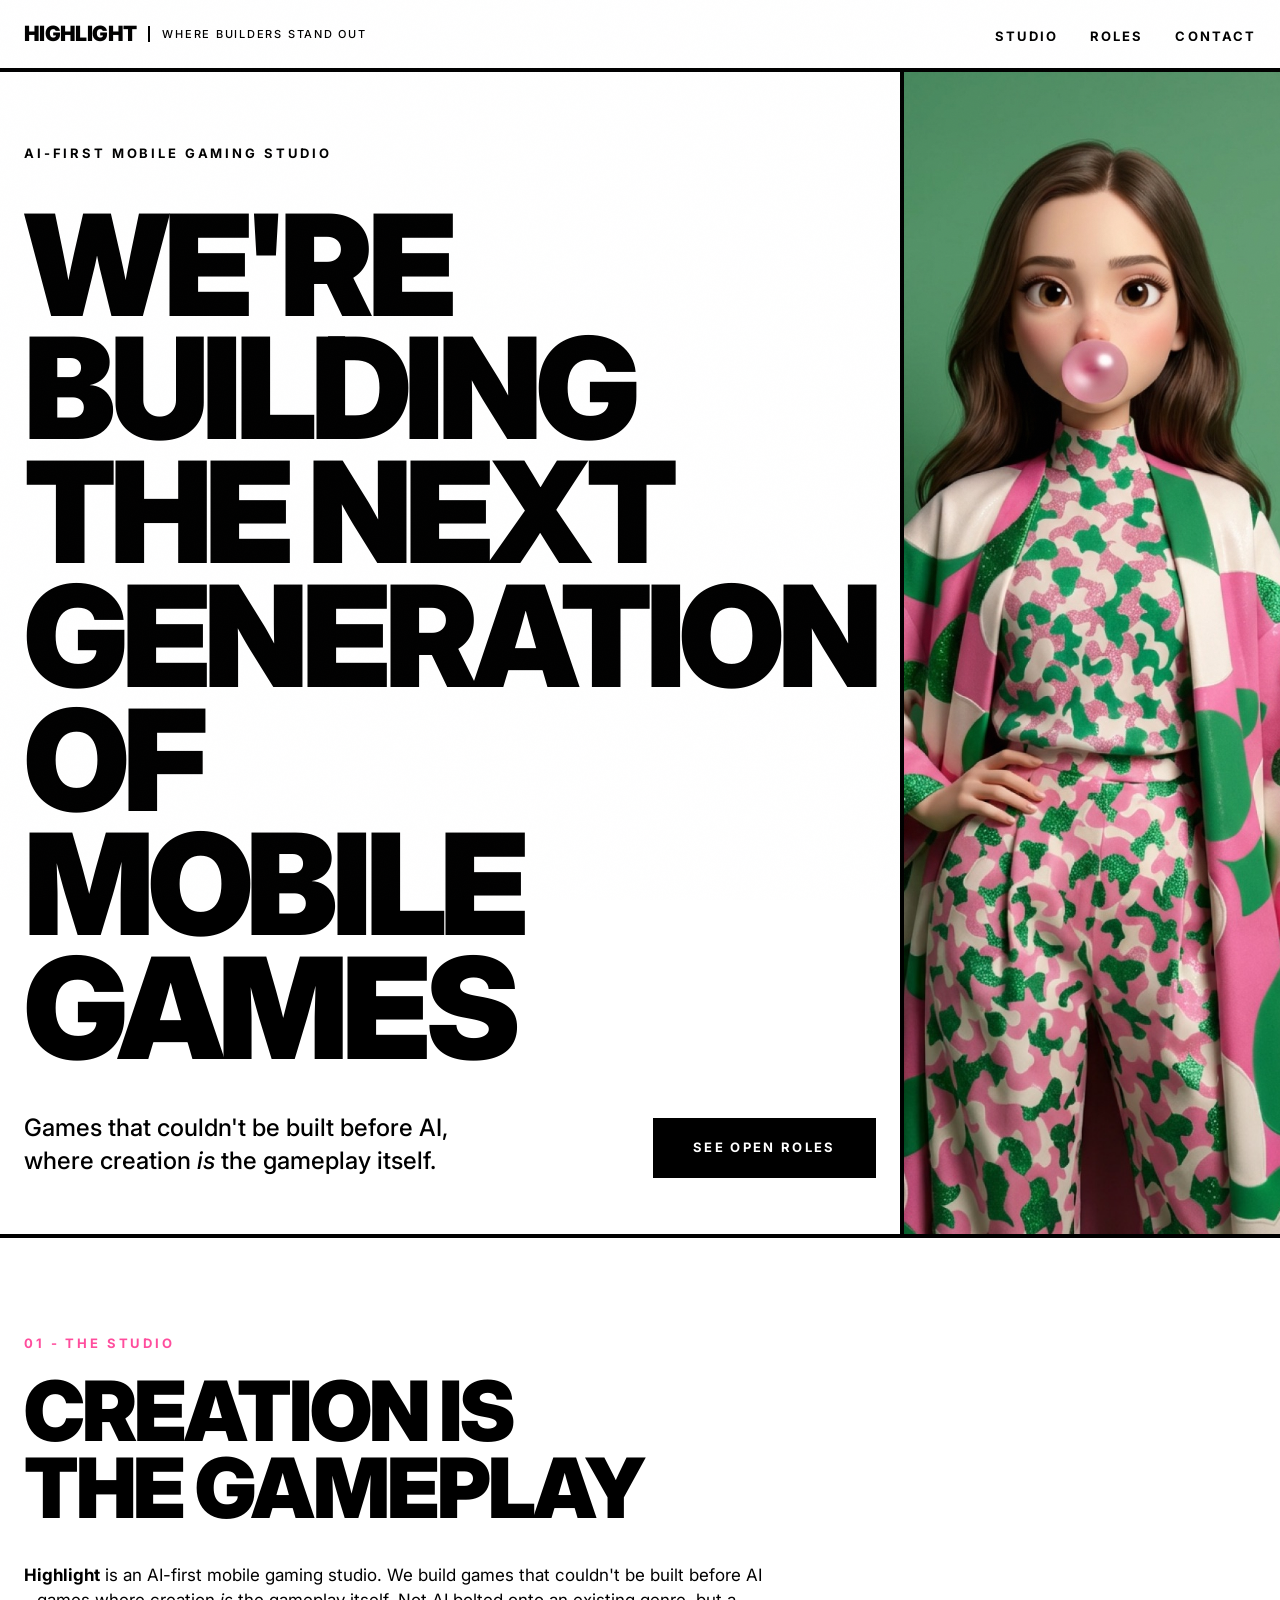
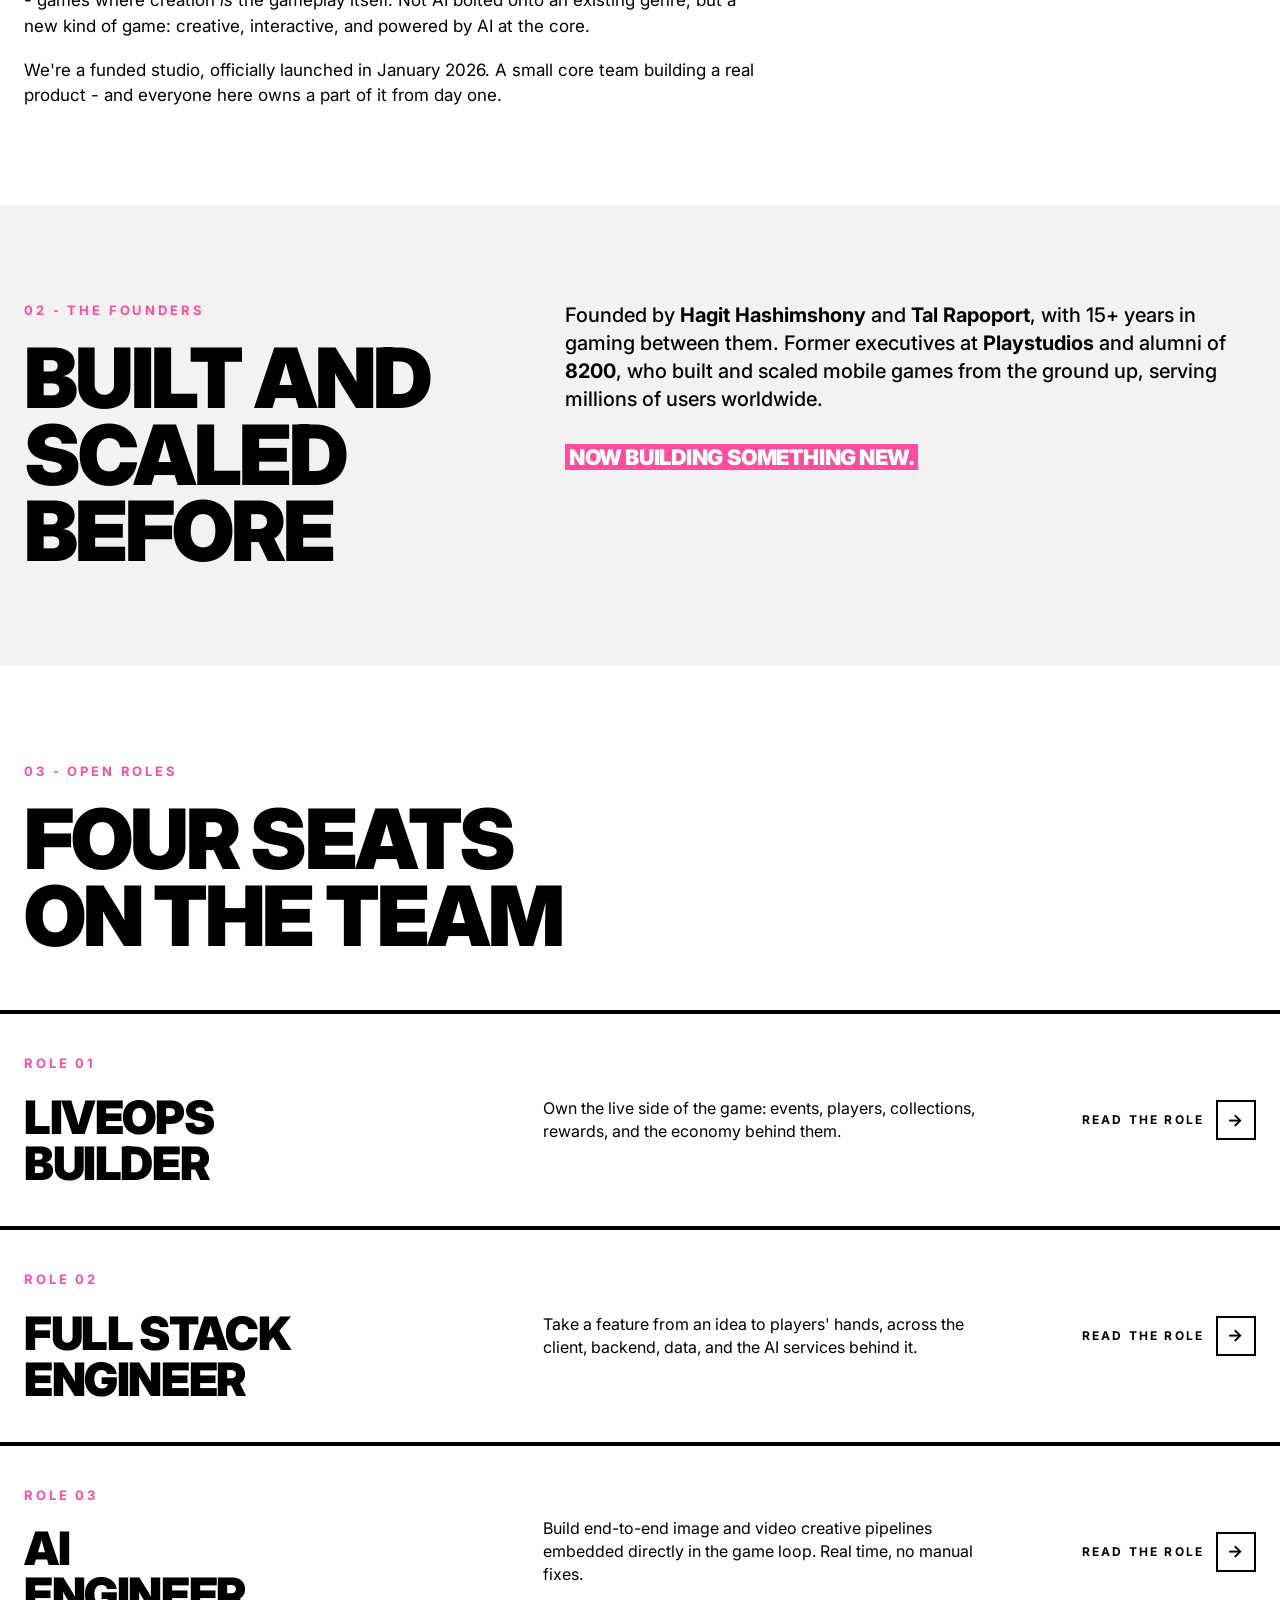
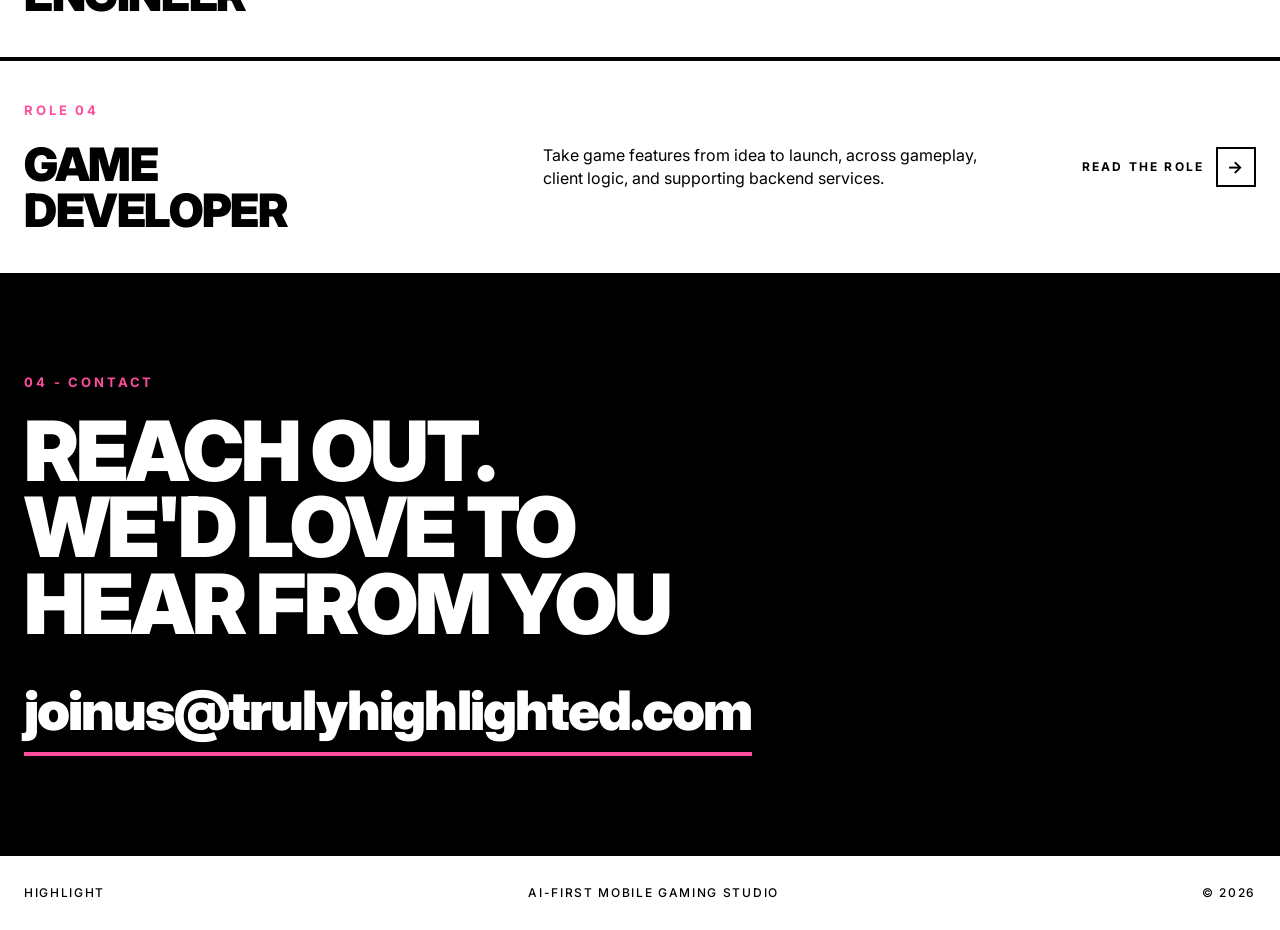
==== commit c07c6e0c: "Add Game Developer role and update hiring homepage" ====
--- a/hiring1/index.html
+++ b/hiring1/index.html
@@ -123,13 +123,13 @@
       </div>
     </a>
 
-    <a class="role-card" href="roles/unity-engineer/index.html">
+    <a class="role-card" href="roles/game-developer/index.html">
       <div class="role-card__inner">
         <div>
           <span class="snum">Role 04</span>
-          <h3 class="h3">Unity<br>Engineer</h3>
+          <h3 class="h3">Game<br>Developer</h3>
         </div>
-        <p class="role-card__desc">Build the bridge between AI systems and mobile gameplay. Own the Unity client end to end.</p>
+        <p class="role-card__desc">Take game features from idea to launch, across gameplay, client logic, and supporting backend services.</p>
         <div class="role-card__go">
           <span>Read the role</span>
           <span class="role-card__arrow">→</span>
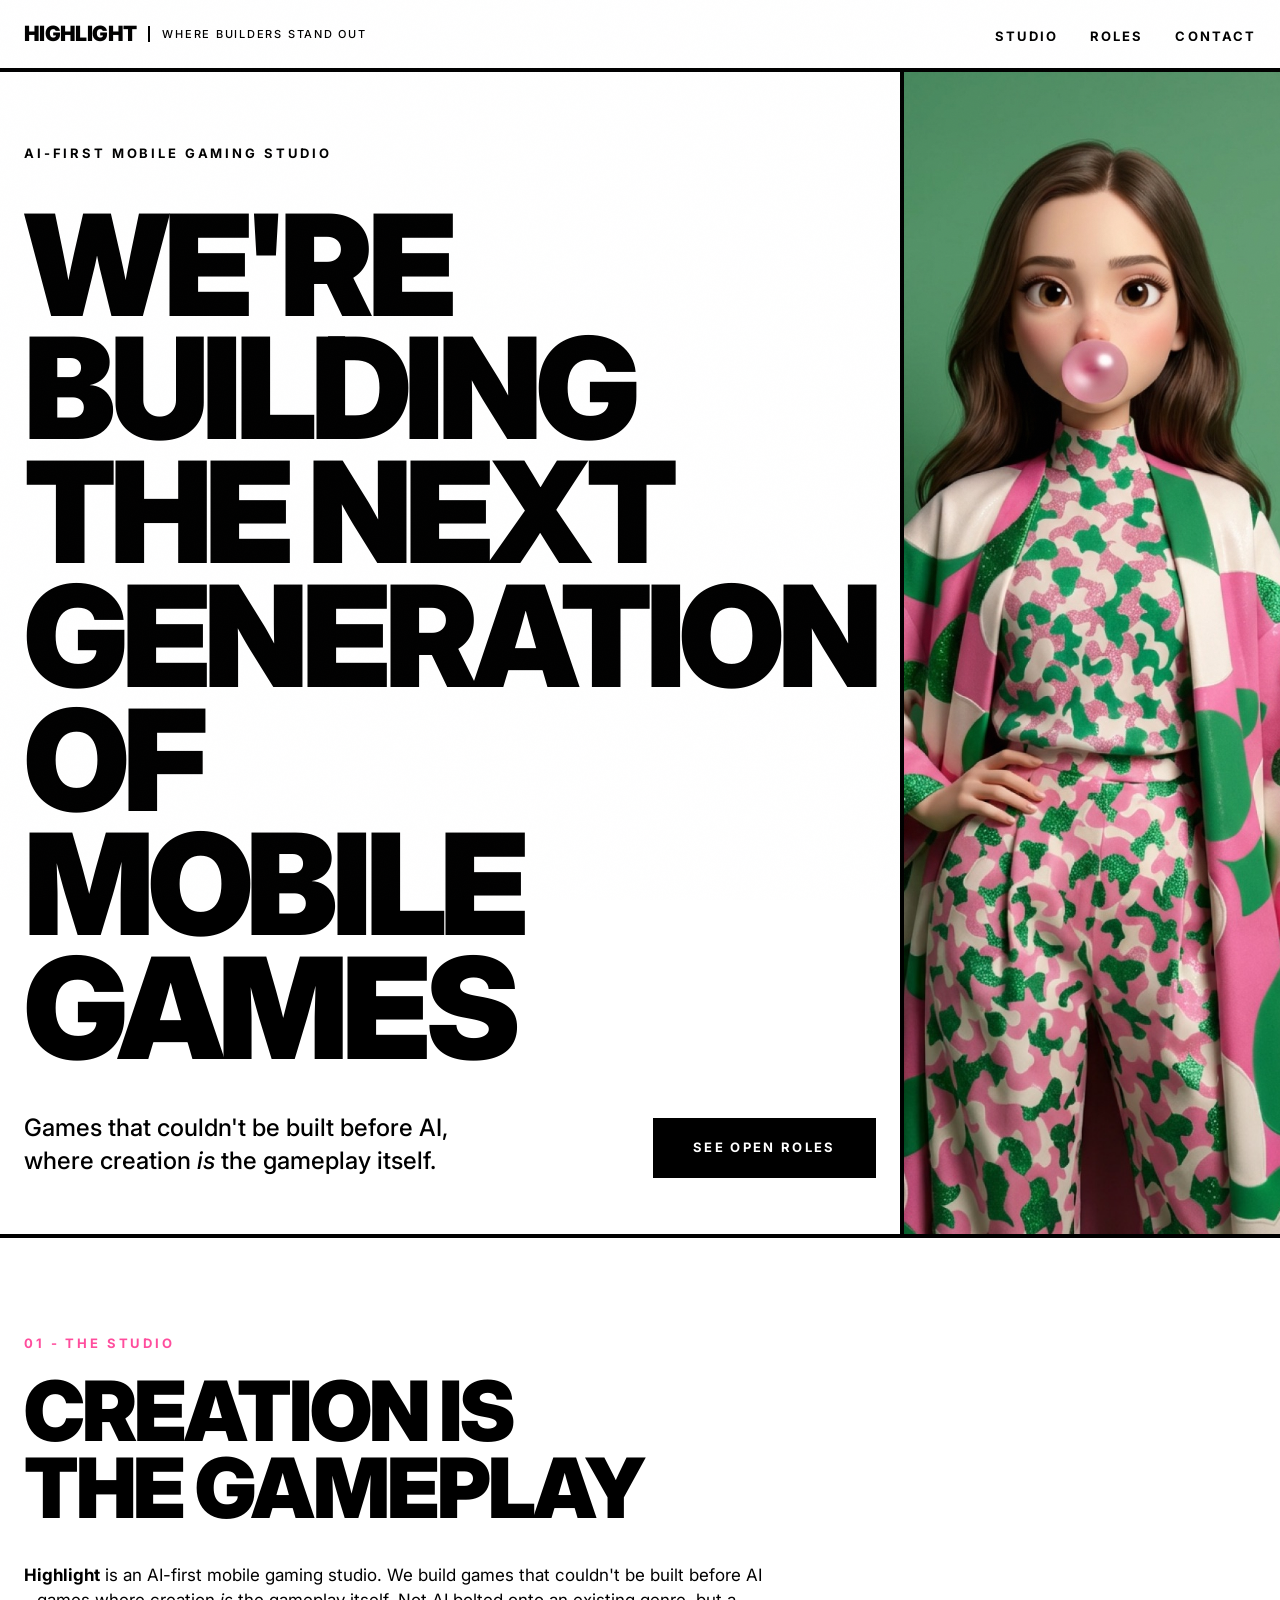
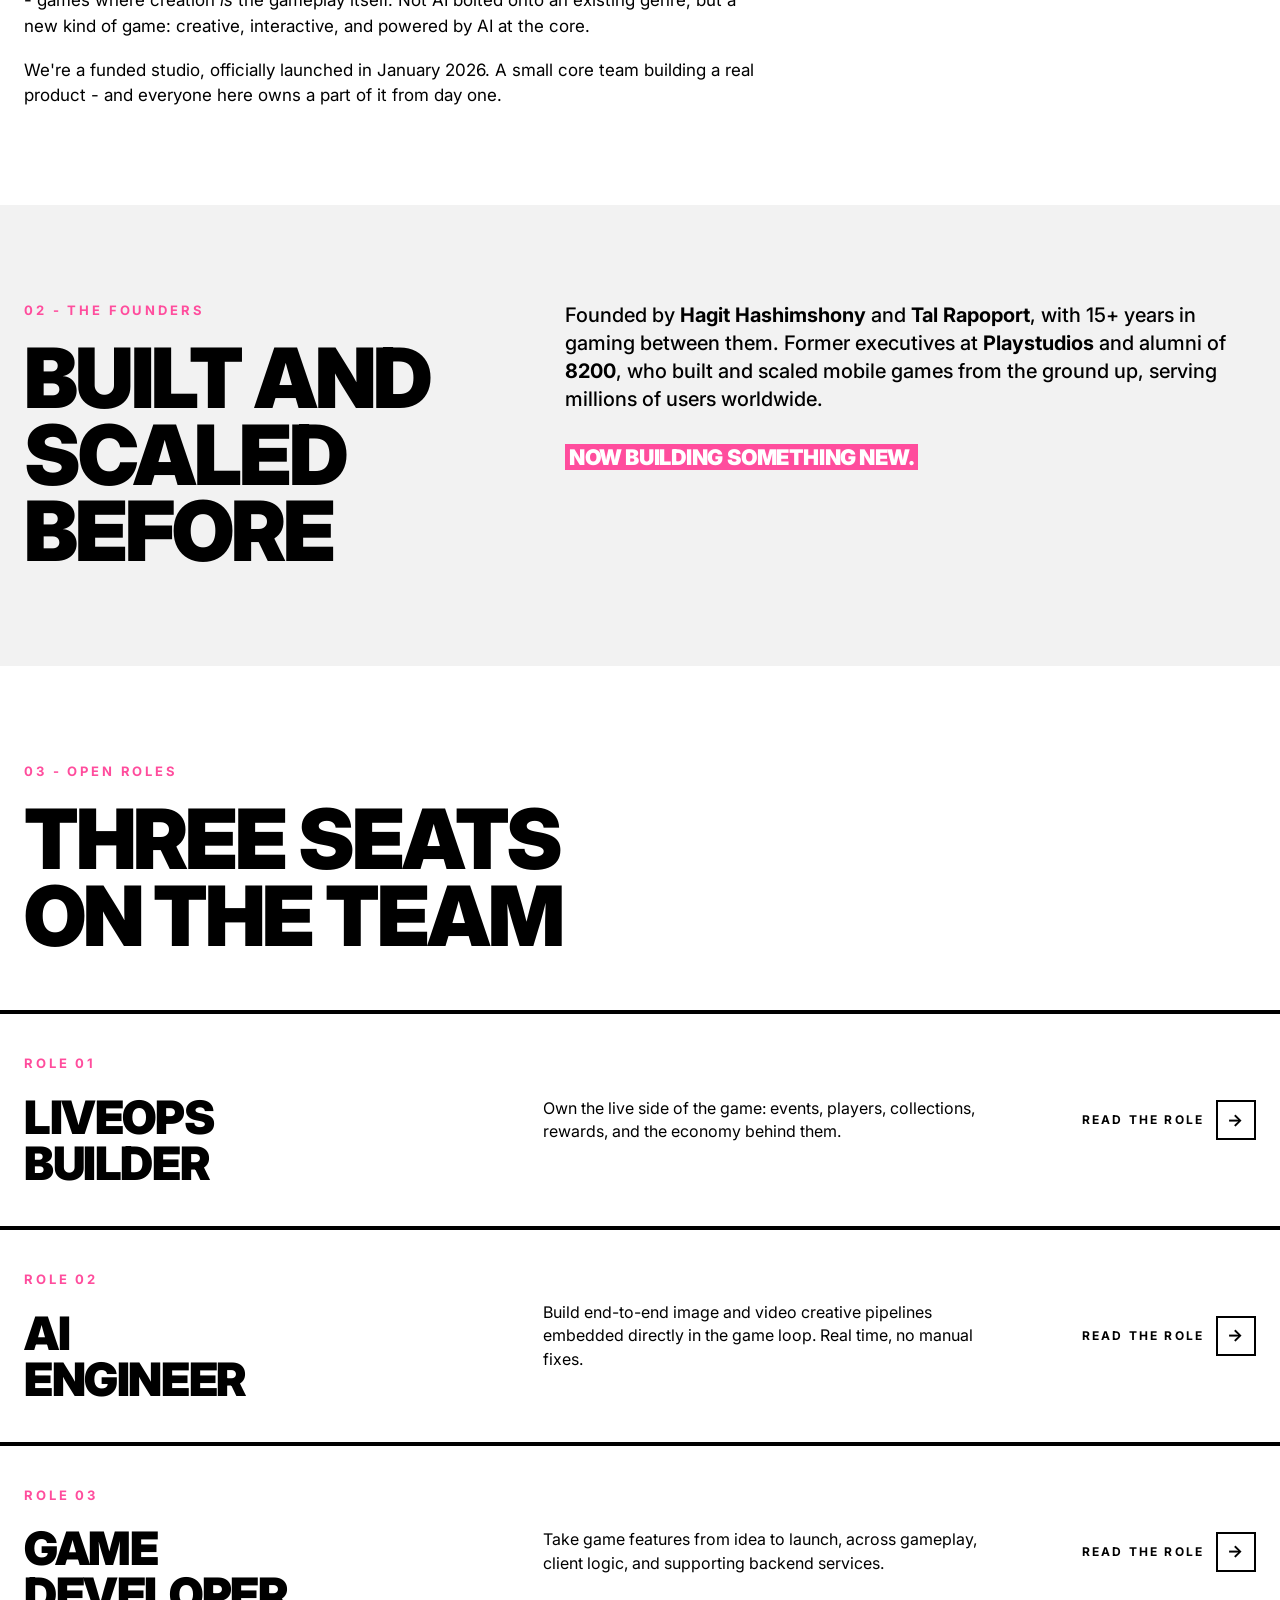
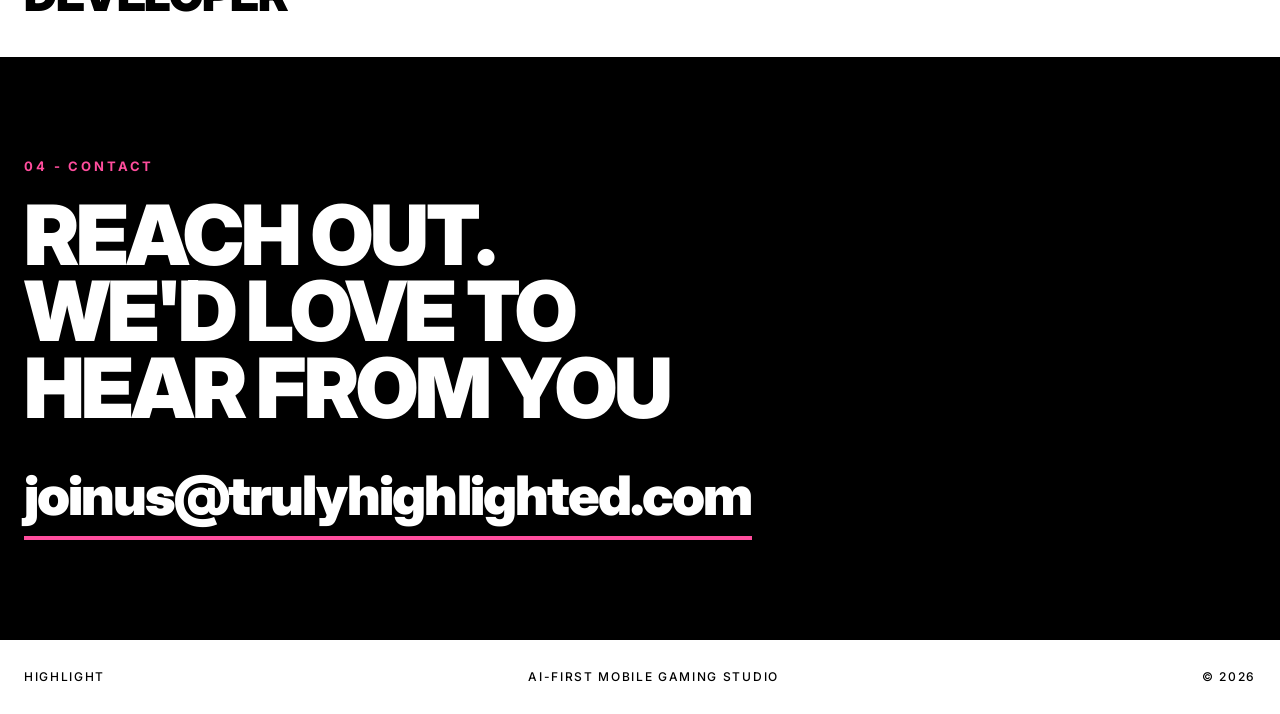
==== commit ad51aa90: "Hide Full Stack Engineer from open roles" ====
--- a/hiring1/index.html
+++ b/hiring1/index.html
@@ -77,7 +77,7 @@
 <section id="roles">
   <div class="wrap" style="padding-top:96px;padding-bottom:56px">
     <span class="snum">03 - Open roles</span>
-    <h2 class="h2">Four seats<br>on the team</h2>
+    <h2 class="h2">Three seats<br>on the team</h2>
   </div>
 
   <div class="roles">
@@ -95,24 +95,10 @@
       </div>
     </a>
 
-    <a class="role-card" href="roles/full-stack-engineer/index.html">
+    <a class="role-card" href="roles/ai-engineer/index.html">
       <div class="role-card__inner">
         <div>
           <span class="snum">Role 02</span>
-          <h3 class="h3">Full Stack<br>Engineer</h3>
-        </div>
-        <p class="role-card__desc">Take a feature from an idea to players' hands, across the client, backend, data, and the AI services behind it.</p>
-        <div class="role-card__go">
-          <span>Read the role</span>
-          <span class="role-card__arrow">&#8594;</span>
-        </div>
-      </div>
-    </a>
-
-    <a class="role-card" href="roles/ai-engineer/index.html">
-      <div class="role-card__inner">
-        <div>
-          <span class="snum">Role 03</span>
           <h3 class="h3">AI<br>Engineer</h3>
         </div>
         <p class="role-card__desc">Build end-to-end image and video creative pipelines embedded directly in the game loop. Real time, no manual fixes.</p>
@@ -126,7 +112,7 @@
     <a class="role-card" href="roles/game-developer/index.html">
       <div class="role-card__inner">
         <div>
-          <span class="snum">Role 04</span>
+          <span class="snum">Role 03</span>
           <h3 class="h3">Game<br>Developer</h3>
         </div>
         <p class="role-card__desc">Take game features from idea to launch, across gameplay, client logic, and supporting backend services.</p>
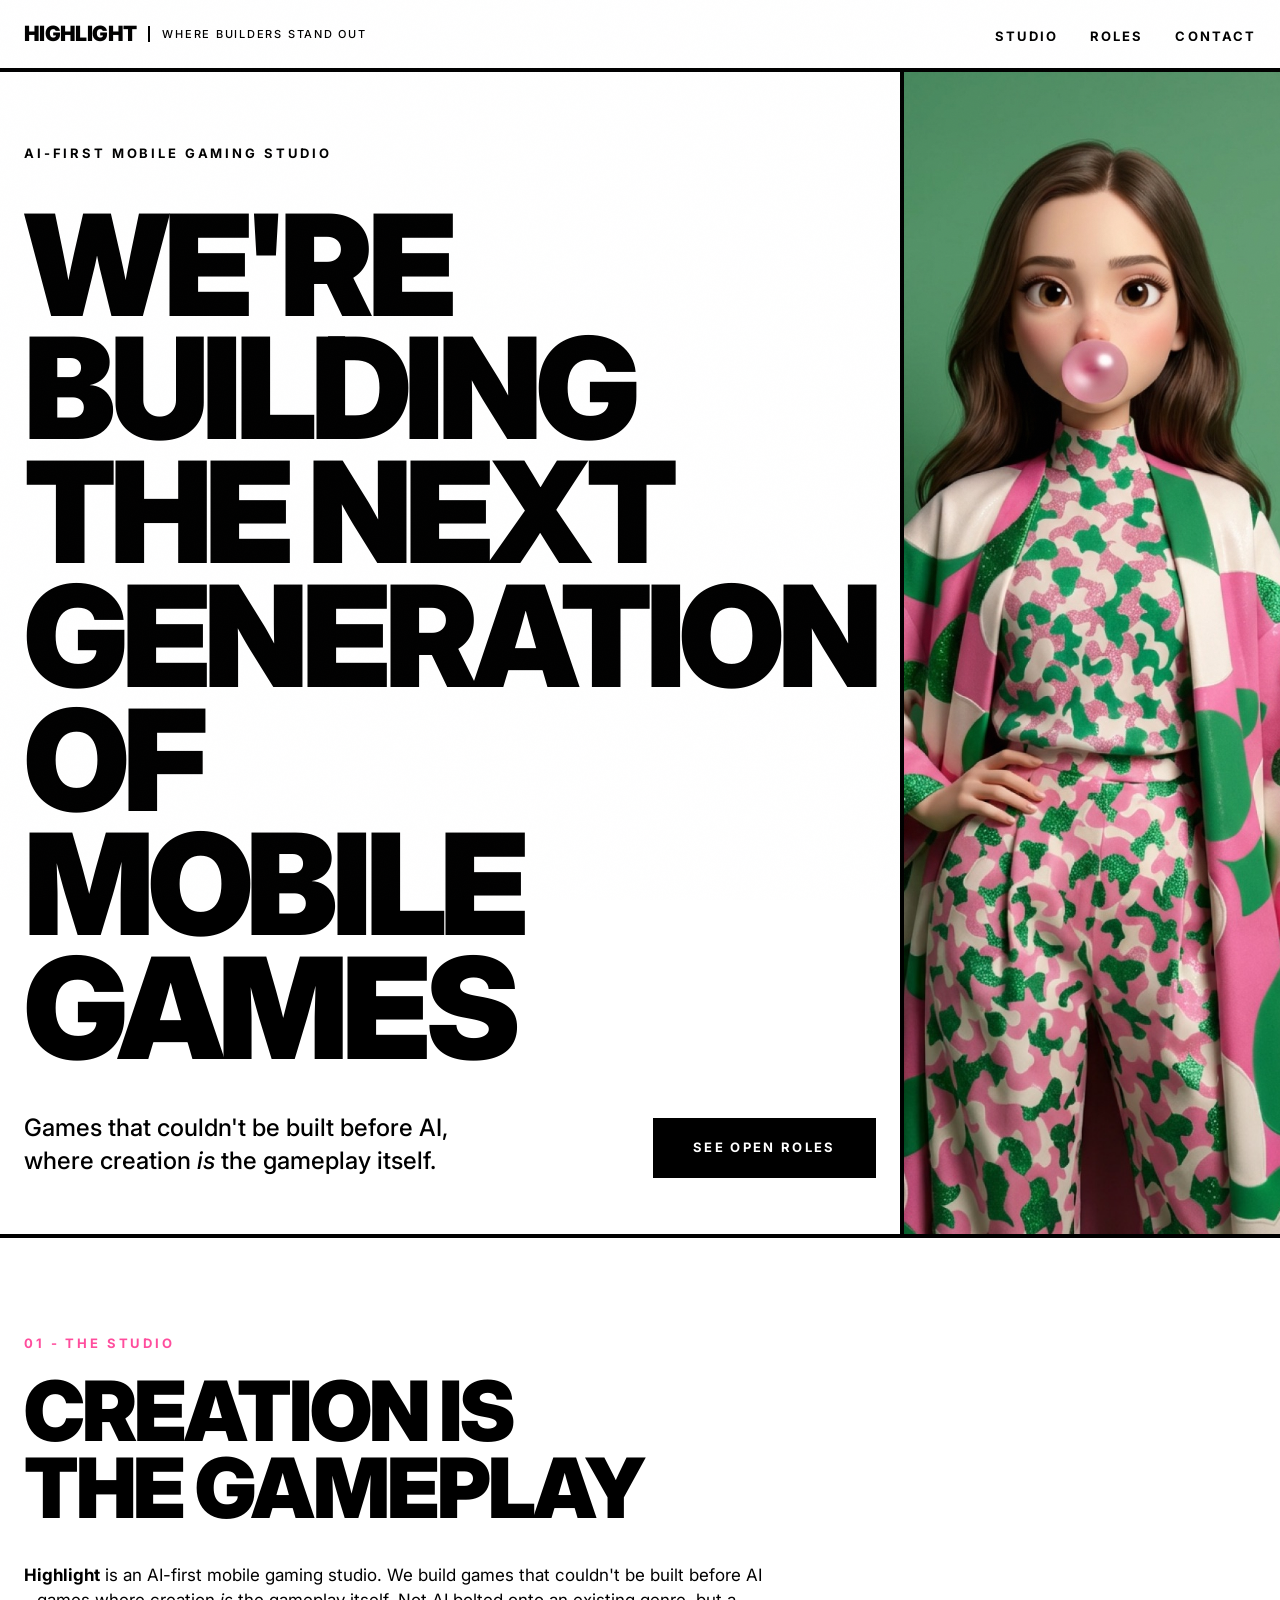
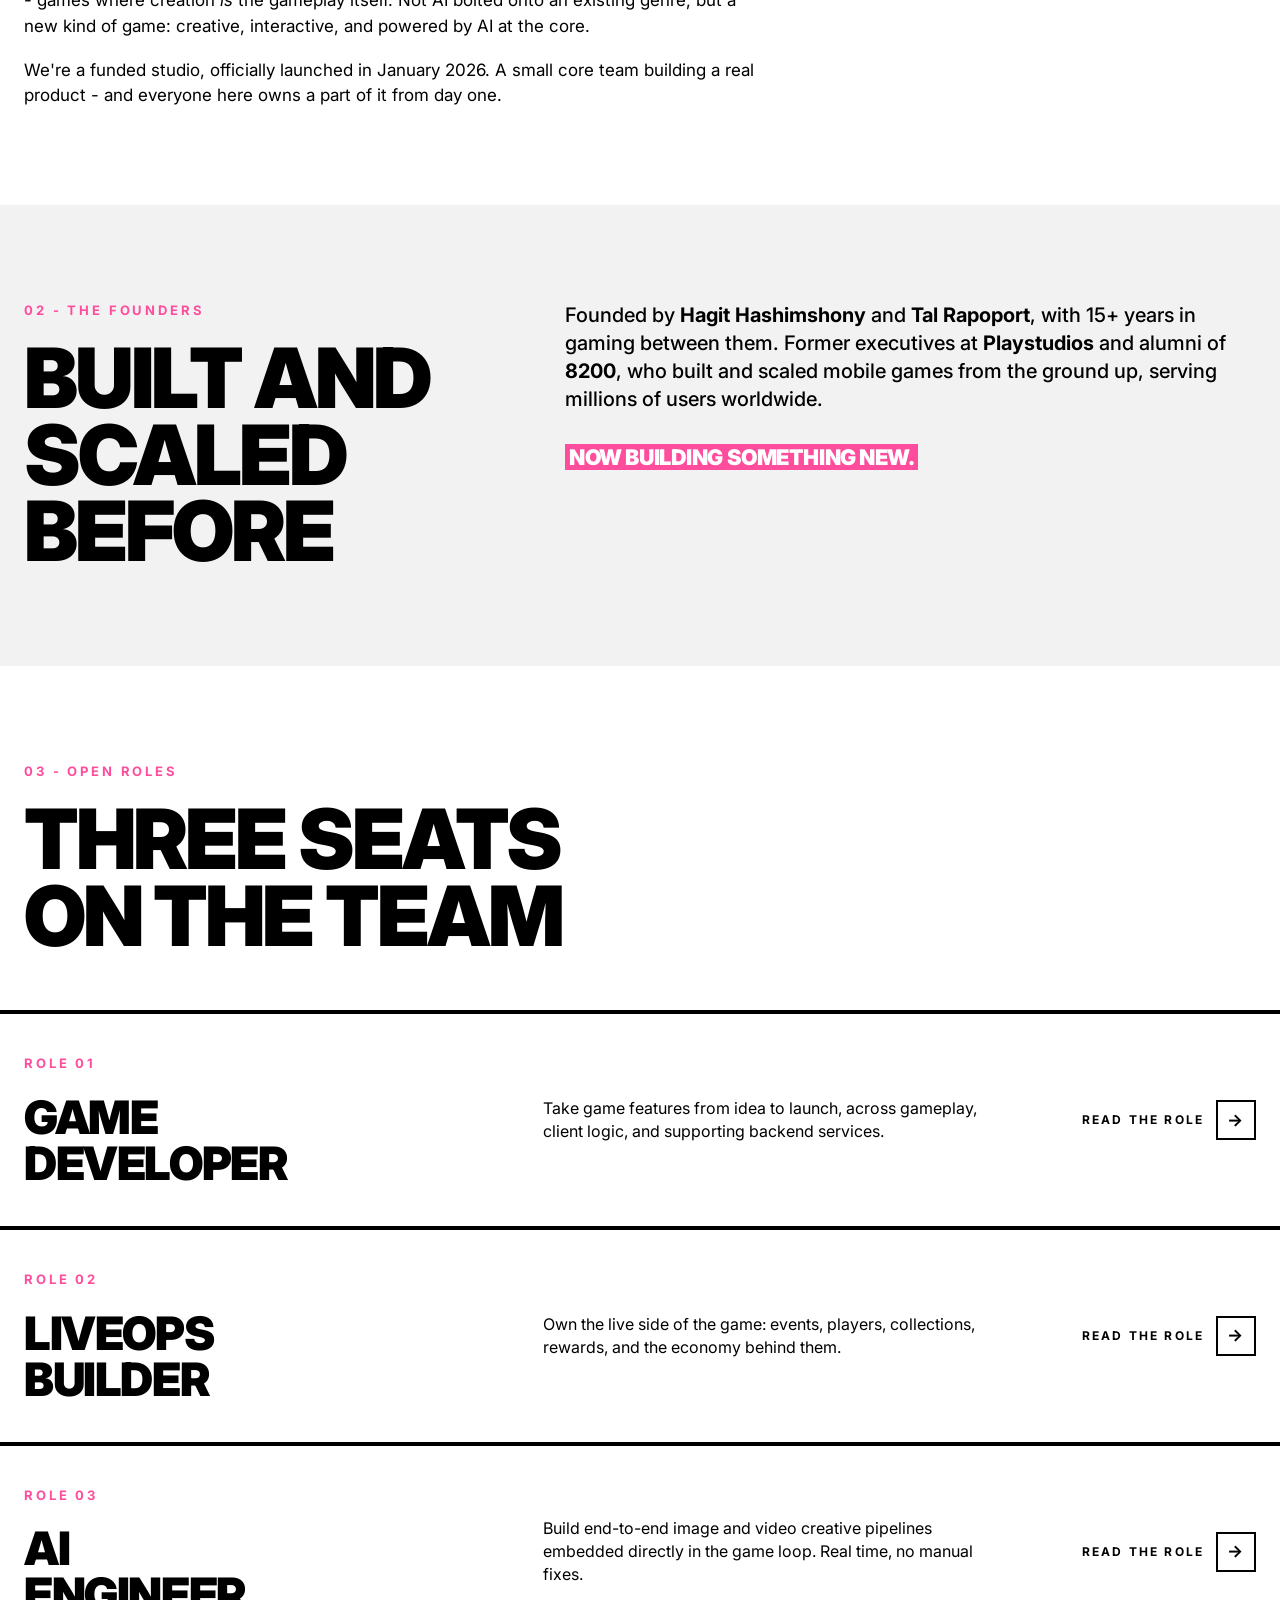
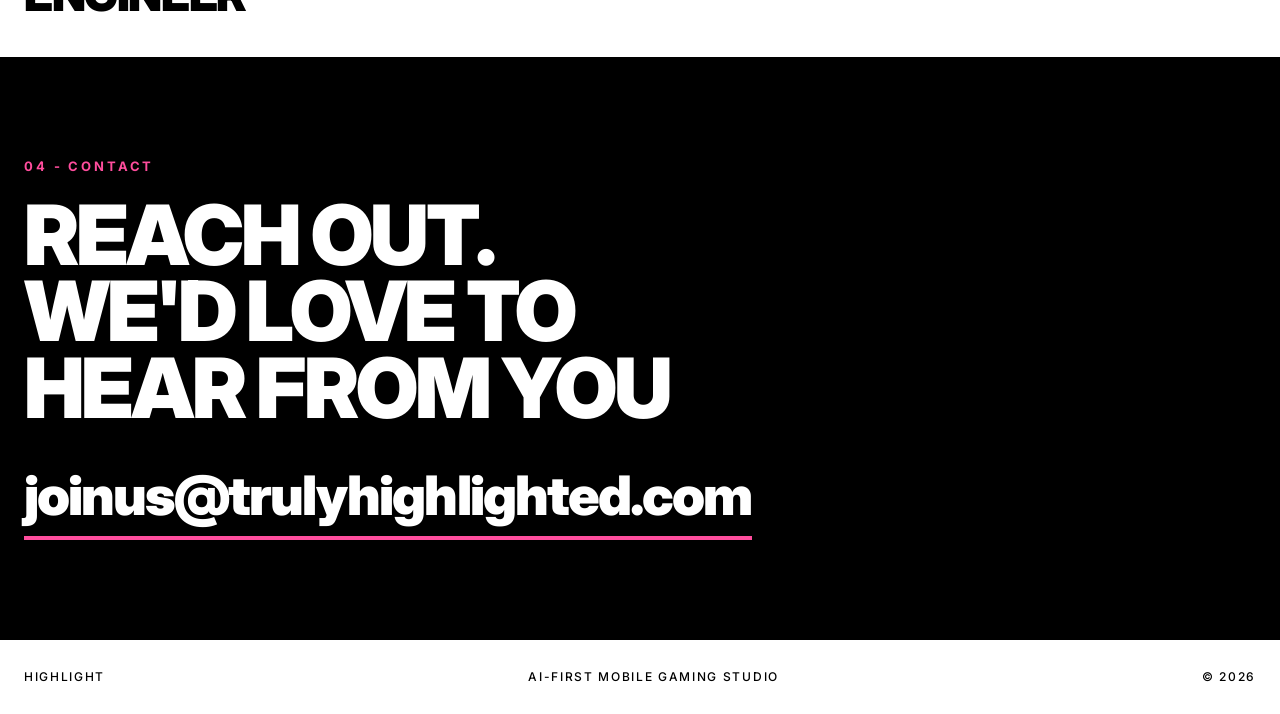
==== commit c17988e1: "Show Game Developer first in open roles" ====
--- a/hiring1/index.html
+++ b/hiring1/index.html
@@ -81,10 +81,24 @@
   </div>
 
   <div class="roles">
+    <a class="role-card" href="roles/game-developer/index.html">
+      <div class="role-card__inner">
+        <div>
+          <span class="snum">Role 01</span>
+          <h3 class="h3">Game<br>Developer</h3>
+        </div>
+        <p class="role-card__desc">Take game features from idea to launch, across gameplay, client logic, and supporting backend services.</p>
+        <div class="role-card__go">
+          <span>Read the role</span>
+          <span class="role-card__arrow">→</span>
+        </div>
+      </div>
+    </a>
+
     <a class="role-card" href="roles/liveops-builder/index.html">
       <div class="role-card__inner">
         <div>
-          <span class="snum">Role 01</span>
+          <span class="snum">Role 02</span>
           <h3 class="h3">LiveOps<br>Builder</h3>
         </div>
         <p class="role-card__desc">Own the live side of the game: events, players, collections, rewards, and the economy behind them.</p>
@@ -98,24 +112,10 @@
     <a class="role-card" href="roles/ai-engineer/index.html">
       <div class="role-card__inner">
         <div>
-          <span class="snum">Role 02</span>
+          <span class="snum">Role 03</span>
           <h3 class="h3">AI<br>Engineer</h3>
         </div>
         <p class="role-card__desc">Build end-to-end image and video creative pipelines embedded directly in the game loop. Real time, no manual fixes.</p>
-        <div class="role-card__go">
-          <span>Read the role</span>
-          <span class="role-card__arrow">→</span>
-        </div>
-      </div>
-    </a>
-
-    <a class="role-card" href="roles/game-developer/index.html">
-      <div class="role-card__inner">
-        <div>
-          <span class="snum">Role 03</span>
-          <h3 class="h3">Game<br>Developer</h3>
-        </div>
-        <p class="role-card__desc">Take game features from idea to launch, across gameplay, client logic, and supporting backend services.</p>
         <div class="role-card__go">
           <span>Read the role</span>
           <span class="role-card__arrow">→</span>
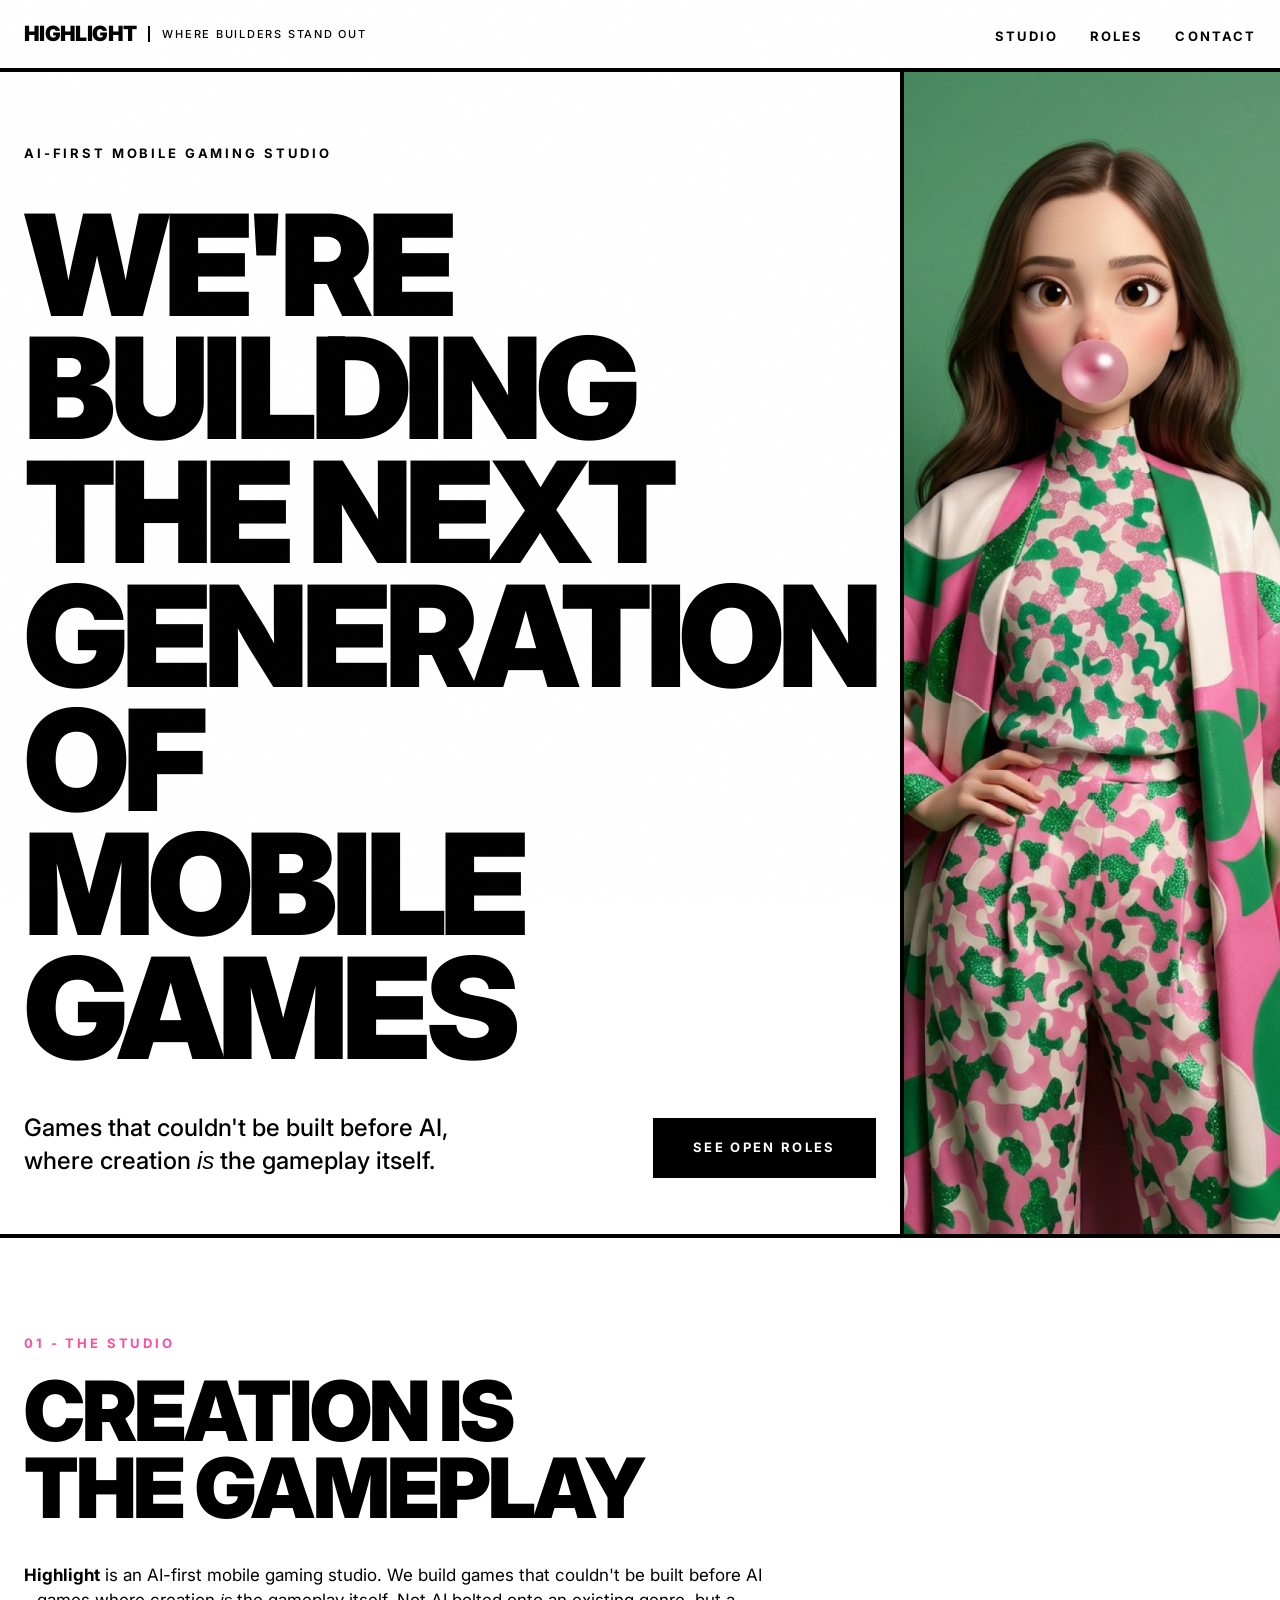
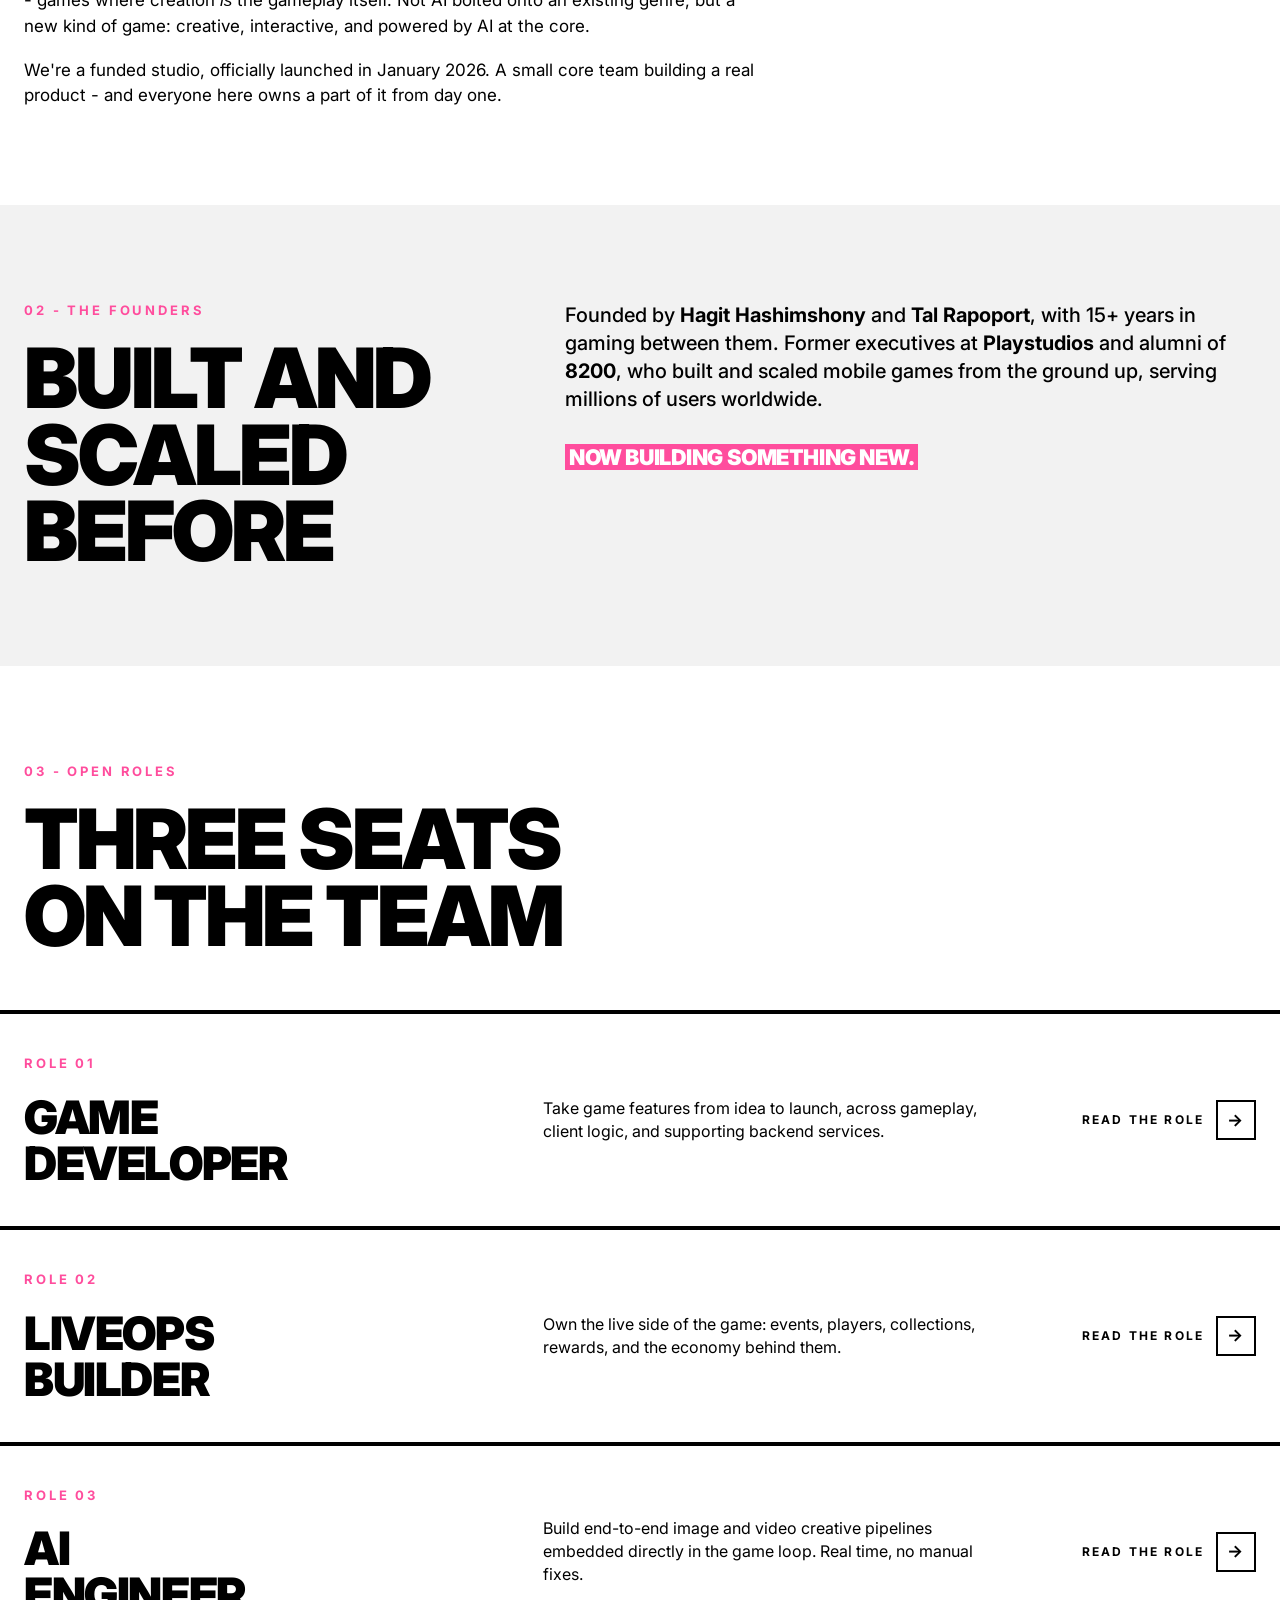
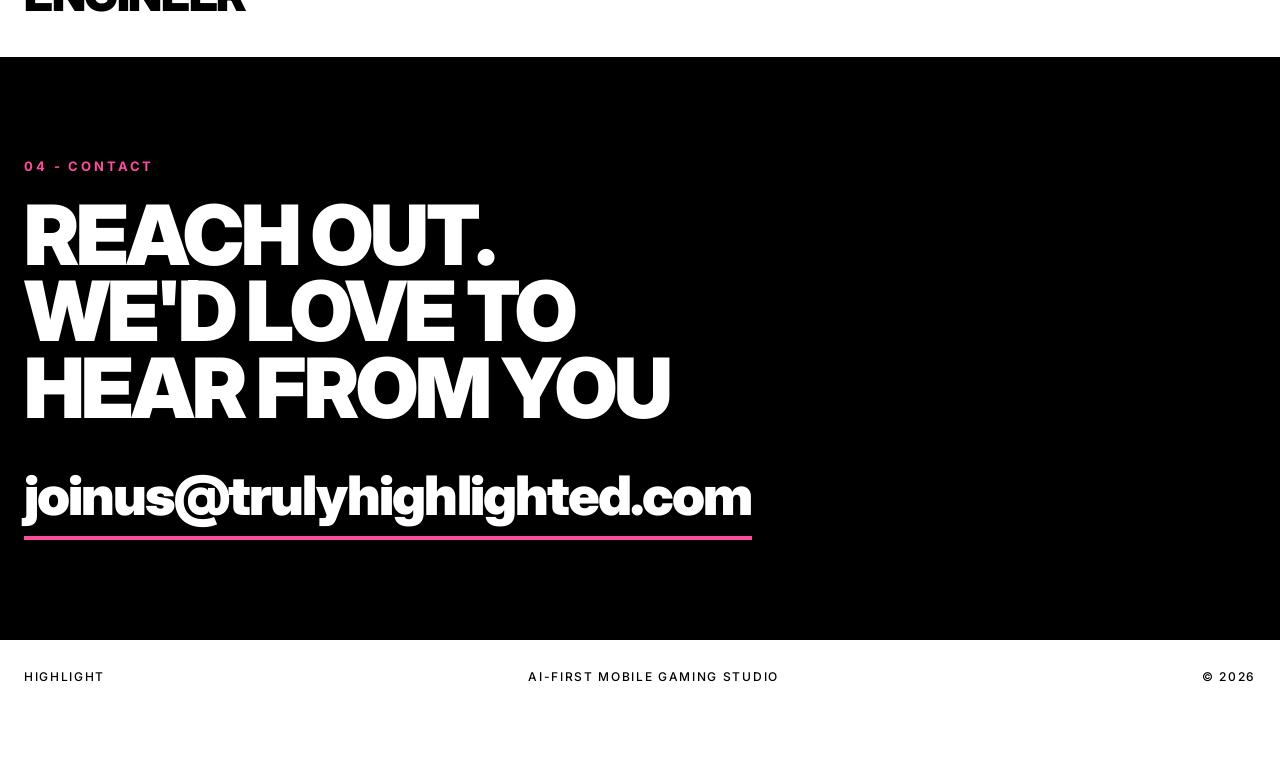
==== commit 0a4686ea: "Serve the Highlight site at the root and redirect legacy hiring URLs" ====
--- a/hiring1/index.html
+++ b/hiring1/index.html
@@ -1,146 +1,2 @@
-<!DOCTYPE html>
-<html lang="en">
-<head>
-<meta charset="utf-8">
-<meta name="viewport" content="width=device-width, initial-scale=1">
-<title>Highlight - Where builders stand out</title>
-<meta name="description" content="Highlight is an AI-first mobile gaming studio building games that couldn't be built before AI, where creation is the gameplay itself.">
-<link rel="preconnect" href="https://fonts.googleapis.com">
-<link rel="preconnect" href="https://fonts.gstatic.com" crossorigin>
-<link href="https://fonts.googleapis.com/css2?family=Inter:wght@400;500;700;900&display=swap" rel="stylesheet">
-<link rel="stylesheet" href="assets/styles.css">
-</head>
-<body>
-
-<header class="site-header">
-  <div class="wrap site-header__inner">
-    <a class="brand" href="index.html">Highlight <span>Where builders stand out</span></a>
-    <nav class="nav">
-      <a href="#about"><span>Studio</span><span>Studio</span></a>
-      <a href="#roles"><span>Roles</span><span>Roles</span></a>
-      <a href="#contact"><span>Contact</span><span>Contact</span></a>
-    </nav>
-  </div>
-</header>
-
-<!-- ============ HERO — VARIANT A ============ -->
-<section class="hero">
-  <div class="hero__grid">
-    <div class="hero__type">
-      <div>
-        <p class="hero__kicker">AI-first mobile gaming studio</p>
-        <h1 class="display">We're building<br>the next<br>generation of<br>mobile games</h1>
-      </div>
-      <div class="hero__sub">
-        <p class="lead">Games that couldn't be built before AI, where creation <em>is</em> the gameplay itself.</p>
-        <a class="btn" href="#roles">See open roles</a>
-      </div>
-    </div>
-    <div class="hero__img">
-      <img src="assets/img/hero.jpg"
-           alt="A Highlight avatar blowing a bubblegum bubble, in a pink and green patterned coat and matching trousers"
-           width="1200" height="1600" fetchpriority="high">
-    </div>
-  </div>
-</section>
-
-<!-- ============ 01 STUDIO ============ -->
-<section class="section" id="about">
-  <div class="wrap">
-    <span class="snum">01 - The studio</span>
-    <h2 class="h2">Creation is<br>the gameplay</h2>
-    <div class="body" style="margin-top:36px">
-      <p><strong>Highlight</strong> is an AI-first mobile gaming studio. We build games that couldn't be built before AI - games where creation <em>is</em> the gameplay itself. Not AI bolted onto an existing genre, but a new kind of game: creative, interactive, and powered by AI at the core.</p>
-      <p>We're a funded studio, officially launched in January 2026. A small core team building a real product - and everyone here owns a part of it from day one.</p>
-    </div>
-  </div>
-</section>
-
-<!-- ============ 02 FOUNDERS ============ -->
-<section class="section section--muted pat-grid">
-  <div class="wrap">
-    <div class="split split--5-7">
-      <div>
-        <span class="snum">02 - The founders</span>
-        <h2 class="h2">Built and<br>scaled before</h2>
-      </div>
-      <div class="body">
-        <p style="font-size:1.25rem;line-height:1.4;font-weight:500">Founded by <strong>Hagit Hashimshony</strong> and <strong>Tal Rapoport</strong>, with 15+ years in gaming between them. Former executives at <strong>Playstudios</strong> and alumni of <strong>8200</strong>, who built and scaled mobile games from the ground up, serving millions of users worldwide.</p>
-        <p style="margin-top:28px"><span class="mark" style="font-weight:900;text-transform:uppercase;letter-spacing:-.02em;font-size:1.35rem">Now building something new.</span></p>
-      </div>
-    </div>
-
-  </div>
-</section>
-
-<!-- ============ 03 ROLES ============ -->
-<section id="roles">
-  <div class="wrap" style="padding-top:96px;padding-bottom:56px">
-    <span class="snum">03 - Open roles</span>
-    <h2 class="h2">Three seats<br>on the team</h2>
-  </div>
-
-  <div class="roles">
-    <a class="role-card" href="roles/game-developer/index.html">
-      <div class="role-card__inner">
-        <div>
-          <span class="snum">Role 01</span>
-          <h3 class="h3">Game<br>Developer</h3>
-        </div>
-        <p class="role-card__desc">Take game features from idea to launch, across gameplay, client logic, and supporting backend services.</p>
-        <div class="role-card__go">
-          <span>Read the role</span>
-          <span class="role-card__arrow">→</span>
-        </div>
-      </div>
-    </a>
-
-    <a class="role-card" href="roles/liveops-builder/index.html">
-      <div class="role-card__inner">
-        <div>
-          <span class="snum">Role 02</span>
-          <h3 class="h3">LiveOps<br>Builder</h3>
-        </div>
-        <p class="role-card__desc">Own the live side of the game: events, players, collections, rewards, and the economy behind them.</p>
-        <div class="role-card__go">
-          <span>Read the role</span>
-          <span class="role-card__arrow">→</span>
-        </div>
-      </div>
-    </a>
-
-    <a class="role-card" href="roles/ai-engineer/index.html">
-      <div class="role-card__inner">
-        <div>
-          <span class="snum">Role 03</span>
-          <h3 class="h3">AI<br>Engineer</h3>
-        </div>
-        <p class="role-card__desc">Build end-to-end image and video creative pipelines embedded directly in the game loop. Real time, no manual fixes.</p>
-        <div class="role-card__go">
-          <span>Read the role</span>
-          <span class="role-card__arrow">→</span>
-        </div>
-      </div>
-    </a>
-  </div>
-</section>
-
-<!-- ============ 04 CONTACT ============ -->
-<section class="contact" id="contact">
-  <div class="wrap">
-    <span class="snum">04 - Contact</span>
-    <h2 class="h2">Reach out.<br>We'd love to<br>hear from you</h2>
-    <a class="contact__mail" href="mailto:joinus@trulyhighlighted.com">joinus@trulyhighlighted.com</a>
-  </div>
-</section>
-
-<footer class="site-footer">
-  <div class="wrap site-footer__inner">
-    <span>Highlight</span>
-    <span>AI-first mobile gaming studio</span>
-    <span>© 2026</span>
-  </div>
-</footer>
-
-</body>
-</html>
+<!doctype html>
+<html lang="en"><head><meta charset="utf-8"><meta http-equiv="refresh" content="0;url=../index.html"><title>Highlight</title></head><body><a href="../index.html">Continue to Highlight</a></body></html>
